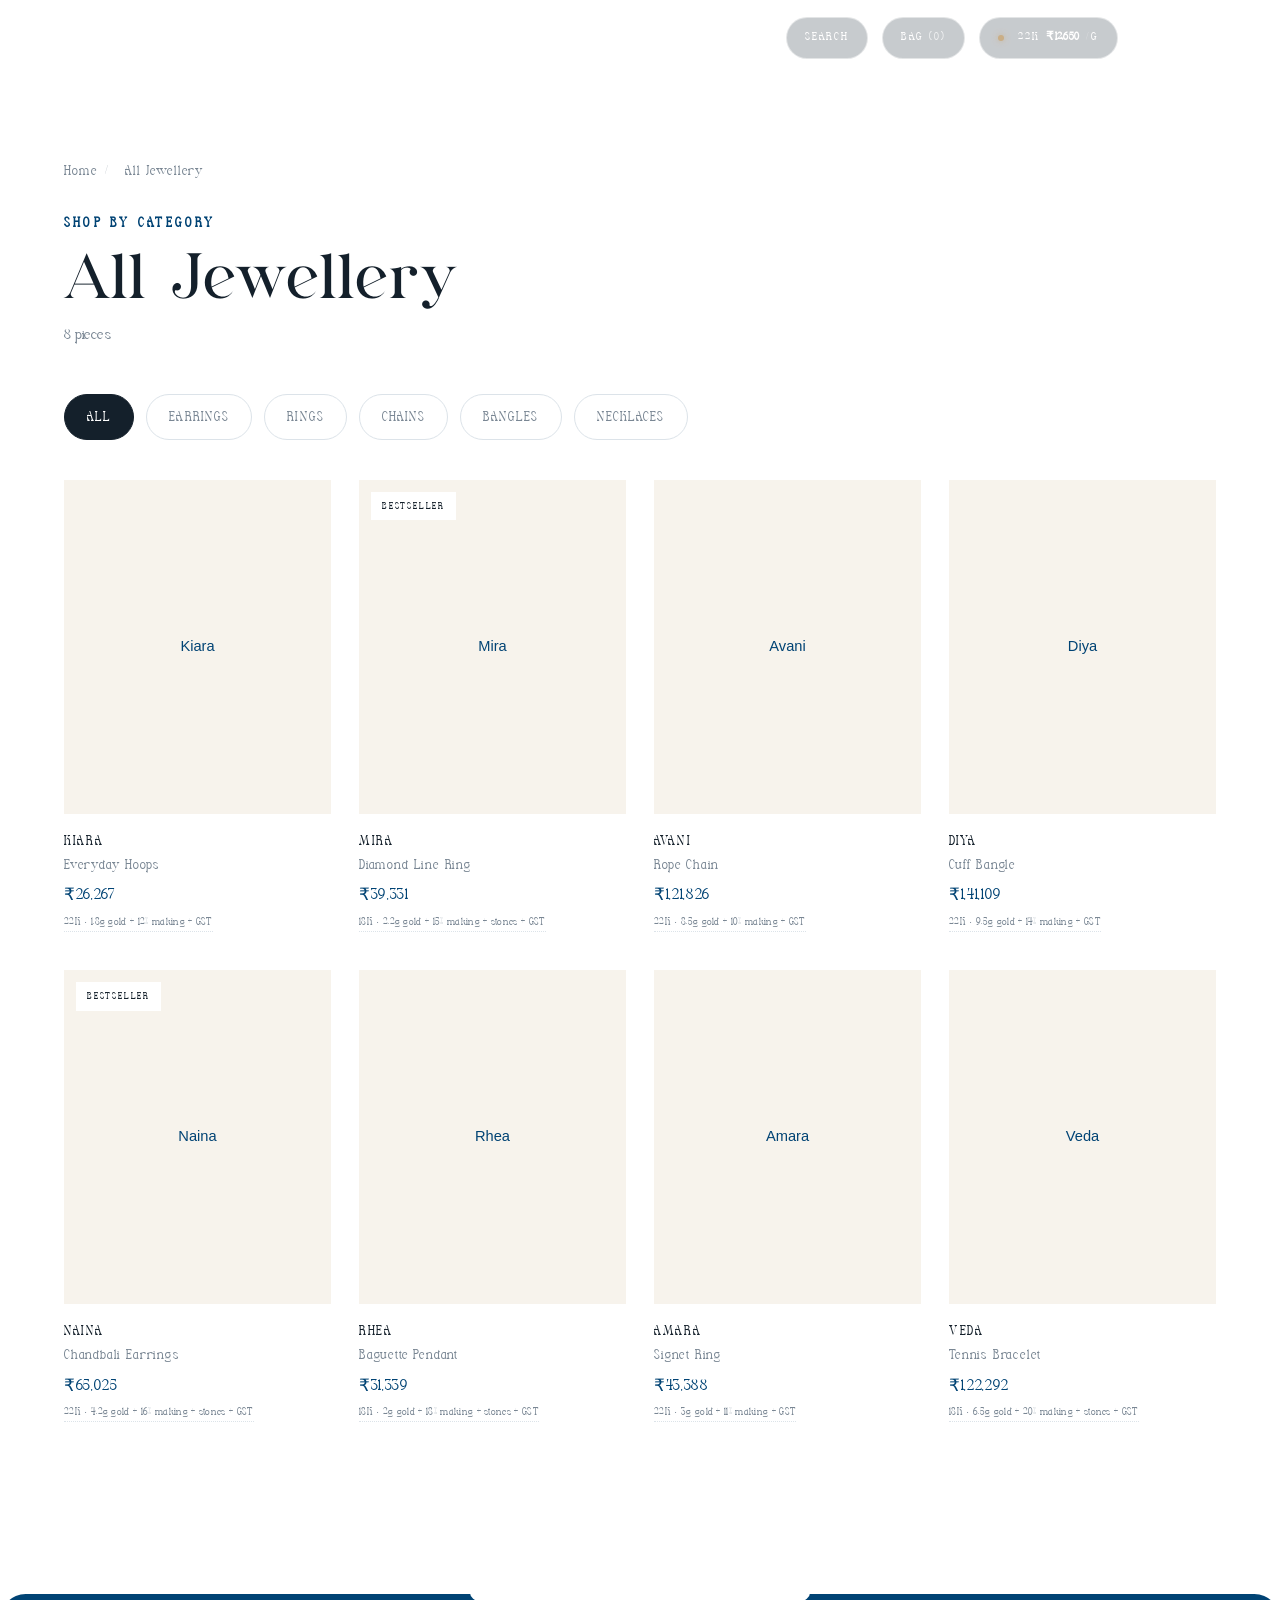
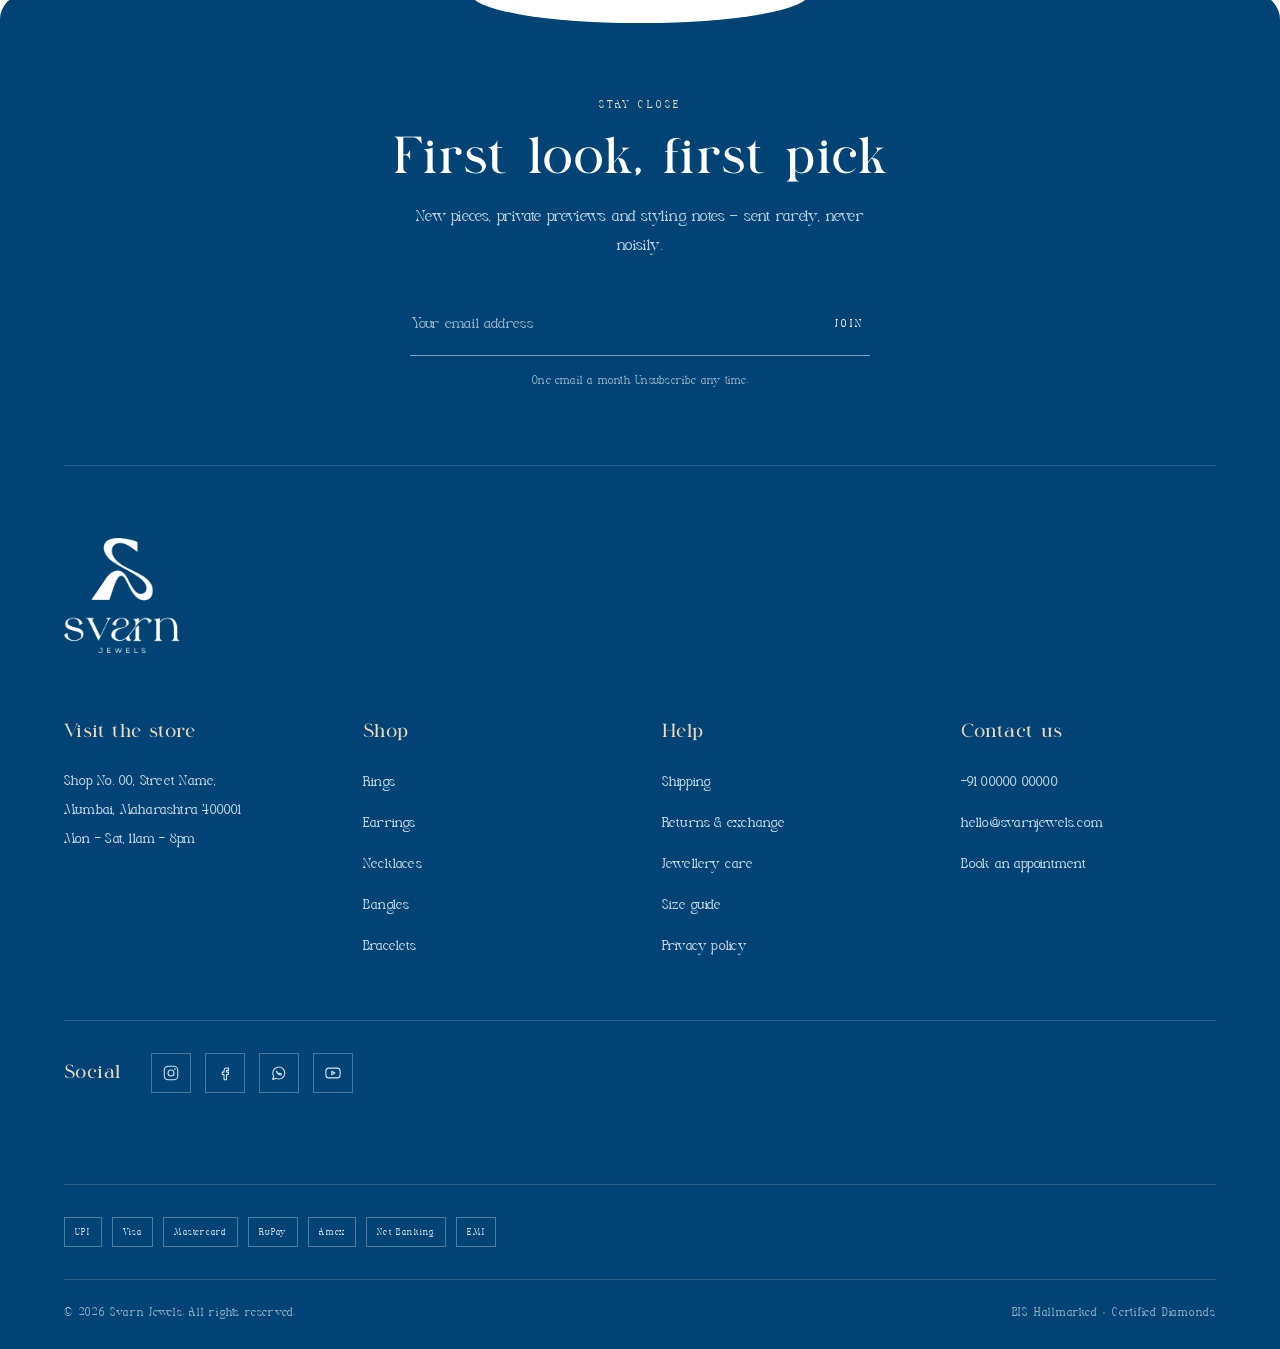
==== category.html @ 601698e7 "Initial commit of the live site Static site ready for deploy: homepage, category and product pages, " ====
<!DOCTYPE html>
<html lang="en">
<head>
<meta charset="UTF-8">
<meta name="viewport" content="width=device-width, initial-scale=1">
<title id="pdpTitle">Shop — Svarn Jewels</title>
<meta name="description" content="Svarn Jewels — hand-finished gold and diamond jewellery, designed to be worn every day.">
<link rel="preconnect" href="https://fonts.googleapis.com">
<link rel="preconnect" href="https://fonts.gstatic.com" crossorigin>
<link href="https://fonts.googleapis.com/css2?family=Cormorant+Garamond:ital,wght@0,300;0,400;0,500;1,300&family=Jost:wght@300;400;500;700&display=swap" rel="stylesheet">
<link rel="stylesheet" href="duo/duo.css">
<style>
/* ============================================================
   SVARN JEWELS — design tokens
   Placeholders are inline SVG (see `ph()` in the script).
   Swap any of them for your own path, e.g. 'images/hero.jpg'
   ============================================================ */
@font-face{
  font-family:'Acne';
  src:url([data-uri]) format('woff2');
  font-weight:400;font-style:normal;font-display:swap;
}
@font-face{
  font-family:'Randa';
  src:url([data-uri]) format('woff');
  font-weight:400;font-style:normal;font-display:swap;
}
:root{
  --porcelain:#FFFFFF;
  --sand:#F7F3EC;
  --cream:#E7DED0;
  --beige:#EED9BE;
  --blue:#004374;
  --gold:#CAAE86;
  --blue-lt:#124F7B;
  --ink:#14202B;
  --stone:#7A8794;
  --line:#DCE3E9;

  --display:'Randa','Cormorant Garamond', Georgia, serif;
  --sans:'Acne','Jost', -apple-system, Helvetica, sans-serif;

  --pad:clamp(20px, 5vw, 72px);
  --header-h:76px;
}
*{box-sizing:border-box;margin:0;padding:0}
html{scroll-behavior:smooth}
body{
  background:var(--porcelain);
  color:var(--ink);
  font-family:var(--sans);
  font-weight:400;
  font-size:18px;
  line-height:1.62;
  letter-spacing:.012em;
  -webkit-font-smoothing:antialiased;
  overflow-x:hidden;
}
img{display:block;width:100%;height:100%;object-fit:cover;background:var(--sand)}
a{color:inherit;text-decoration:none}
button{font:inherit;color:inherit;background:none;border:0;cursor:pointer}
:focus-visible{outline:1.5px solid var(--blue);outline-offset:3px}

/* --- shared type --- */
.eyebrow{
  font-size:12px;letter-spacing:.26em;text-transform:uppercase;
  color:var(--blue);font-weight:400;
}
.h-serif{
  font-family:var(--display);font-weight:400;
  letter-spacing:.01em;line-height:1.12;
}
.section-head{
  display:flex;align-items:flex-end;justify-content:space-between;
  gap:24px;margin-bottom:34px;flex-wrap:wrap;
}
.section-head h2{font-family:var(--display);font-weight:400;font-size:clamp(28px,4vw,44px);line-height:1.1}
.link-u{
  font-size:13px;letter-spacing:.22em;text-transform:uppercase;
  border-bottom:1px solid var(--ink);padding-bottom:4px;white-space:nowrap;
  transition:border-color .3s, color .3s;
}
.link-u:hover{color:var(--blue);border-color:var(--blue)}

/* soft curved pill — plain border + background, --btn-ring/--btn-fill drive the states */
.btn{
  display:inline-block;padding:17px 38px;
  font-size:13px;letter-spacing:.22em;text-transform:uppercase;
  border-radius:999px;
  border:1.5px solid var(--btn-ring);
  background:var(--btn-fill);
  backdrop-filter:var(--btn-blur,none);-webkit-backdrop-filter:var(--btn-blur,none);
  transition:color .4s ease, background .4s ease, border-color .4s ease;
}
.btn-solid{--btn-ring:var(--ink);--btn-fill:var(--ink);color:var(--porcelain)}
.btn-solid:hover{--btn-ring:var(--porcelain);--btn-fill:rgba(255,255,255,.14);--btn-blur:blur(8px)}
.btn-ghost{--btn-ring:rgba(255,255,255,.6);--btn-fill:rgba(255,255,255,.1);--btn-blur:blur(8px);color:var(--porcelain)}
.btn-ghost:hover{--btn-ring:var(--porcelain);--btn-fill:var(--porcelain);--btn-blur:none;color:var(--ink)}
.btn-dark{--btn-ring:var(--ink);--btn-fill:var(--porcelain);color:var(--ink)}
.btn-dark:hover{--btn-fill:var(--ink);color:var(--porcelain)}

section{padding:clamp(56px,8vw,110px) var(--pad)}

/* ============ ANNOUNCEMENT MARQUEE ============ */
.ticker{
  background:var(--ink);color:var(--porcelain);
  overflow:hidden;white-space:nowrap;padding:9px 0;
}
.ticker-track{display:inline-flex;animation:slide 34s linear infinite}
.ticker span{
  font-size:11.5px;letter-spacing:.28em;text-transform:uppercase;
  padding:0 32px;display:inline-block;
}
.ticker span::after{content:'◆';color:var(--blue);margin-left:30px;font-size:6px;vertical-align:middle}
@keyframes slide{to{transform:translateX(-50%)}}

/* ============ GOLD RATE ============ */
#goldTicker{
  display:flex;align-items:center;justify-content:center;flex-wrap:wrap;
  row-gap:2px;
  background:var(--ink);color:var(--porcelain);
  padding:9px 24px;
  font-size:11.5px;letter-spacing:.14em;
  border-bottom:1px solid rgba(247,243,236,.1);
  opacity:0;transition:opacity .6s ease;
}
#goldTicker.is-ready{opacity:1}
#goldTicker .gt-label{
  color:var(--stone);text-transform:uppercase;letter-spacing:.24em;font-size:10.5px;
  margin-right:22px;
}
#goldTicker .gt-item{white-space:nowrap;margin-right:22px}
#goldTicker .gt-item b{color:var(--gold);font-weight:600;letter-spacing:.01em}
#goldTicker .gt-when{color:var(--stone);font-size:10px;letter-spacing:.1em}
@media(max-width:680px){
  #goldTicker{font-size:10.5px;padding:8px 16px}
  #goldTicker .gt-label{display:none}
  #goldTicker .gt-item{margin-right:14px}
}

/* ============ HEADER ============ */
.header{
  position:fixed;top:0;left:0;right:0;z-index:60;
  background:transparent;color:#fff;
  border-bottom:1px solid transparent;
  transition:background .45s ease, color .45s ease, border-color .45s ease, opacity 1.6s ease;
}
body:not(.revealed) .header{opacity:0}
.header.solid{
  background:rgba(255,255,255,.94);backdrop-filter:blur(14px);
  color:var(--ink);border-bottom-color:var(--line);
}
.header-in{
  height:var(--header-h);padding:0 var(--pad);
  display:grid;grid-template-columns:auto 1fr auto;align-items:center;gap:32px;
}
.wordmark{text-align:left;display:block;line-height:0}
.wordmark img{
  width:auto;height:clamp(34px,3.4vw,44px);object-fit:contain;background:none;
  filter:brightness(0) invert(1);
  transition:filter .45s ease;
}
.header.solid .wordmark img{filter:none}
.wordmark .tag{
  font-size:9px;letter-spacing:.42em;text-transform:uppercase;
  color:rgba(255,255,255,.72);margin-top:6px;text-indent:.42em;
}
.header.solid .wordmark .tag{color:var(--stone)}
.icons{display:flex;gap:14px;justify-content:flex-end;align-items:center}
.icons .count{color:inherit;opacity:.7}

/* curved highlight pills — plain border that brightens to gold on hover */
.icons .pill{
  padding:10px 18px;
  font-size:12px;letter-spacing:.16em;text-transform:uppercase;font-weight:400;
  border-radius:999px;
  border:1px solid rgba(255,255,255,.5);
  background:rgba(0,20,35,.22);
  transition:color .4s ease, border-color .4s ease, background .4s ease;
}
.icons .pill:hover{color:var(--gold);border-color:var(--gold)}
.header.solid .icons .pill{border-color:rgba(0,52,90,.3);background:rgba(255,255,255,.9)}
.header.solid .icons .pill:hover{color:var(--blue);border-color:var(--blue)}

.gold-pill{
  display:none;align-items:center;gap:7px;cursor:default;white-space:nowrap;
  font-variant-numeric:tabular-nums;
}
.gold-pill.is-ready{display:inline-flex}
.gold-pill::before{
  content:'';width:6px;height:6px;border-radius:50%;background:var(--gold);
  box-shadow:0 0 6px rgba(202,174,134,.8);flex:none;
}
.gold-pill b{font-weight:600;letter-spacing:.02em}
@media(max-width:900px){
  .gold-pill .gp-suffix{display:none}
}
@media(max-width:560px){
  .gold-pill{display:none!important}
}

.burger{
  position:relative;display:flex;flex-direction:column;align-items:center;justify-content:center;
  gap:6px;width:52px;height:52px;padding:0;flex:none;transition:opacity .3s ease;
}
.burger:hover{opacity:.68}
.burger i{
  display:block;height:1px;width:22px;background:currentColor;
  transition:transform .3s cubic-bezier(.76,0,.24,1);
}
.burger-frame{position:absolute;inset:0;width:100%;height:100%;opacity:0;transition:opacity .25s ease}
body.nav-open .burger-frame{opacity:1;transition-delay:.15s}
body.nav-open .burger i:first-child{transform:translateY(3.5px) rotate(45deg)}
body.nav-open .burger i:last-child{transform:translateY(-3.5px) rotate(-45deg)}

/* dropdown */
.has-sub{position:relative}
.sub{
  position:absolute;top:calc(100% + 22px);left:-24px;min-width:190px;
  background:var(--porcelain);color:var(--ink);border:1px solid var(--line);padding:20px 24px;
  display:flex;flex-direction:column;gap:13px;
  opacity:0;visibility:hidden;transform:translateY(-6px);
  transition:.3s;
}
.has-sub:hover .sub{opacity:1;visibility:visible;transform:none}

/* ============ OPENING LOADER ============ */
.preload{
  position:fixed;inset:0;z-index:200;
  display:flex;align-items:center;justify-content:center;
  transition:opacity 1.5s ease, visibility 1.5s ease;
}
.pre-bg{
  position:absolute;inset:0;background:var(--blue);
  transition:opacity 1.5s cubic-bezier(.4,0,.2,1);
}
.preload.fly .pre-bg{opacity:0}

/* the film is already there behind the panel, so the blue lifts onto the
   video itself. the page keeps a blue base until the reveal finishes,
   so no white can flash through the crossfade. */
body:not(.revealed){background:var(--blue)}
.ticker{transition:opacity 1.6s ease}
body:not(.revealed) .ticker{opacity:0}
.pre-canvas{position:absolute;inset:0;width:100%;height:100%;pointer-events:none;z-index:1}
.preload.done{opacity:0;visibility:hidden}
.pre-mark{
  position:relative;width:min(210px,40vw);aspect-ratio:403/400;
  opacity:0;animation:preIn .8s ease .1s forwards;
}
.pre-mark img{
  position:absolute;inset:0;width:100%;height:100%;
  object-fit:contain;background:none;
}
@keyframes preIn{to{opacity:1}}

/* the same logo twice: one dimmed, one solid rising through it */
.pre-ghost{opacity:.16}
/* a single band of gold travels across on the diagonal, leaving the mark solid */
.pre-fill{
  clip-path:polygon(0 0, 0 0, -38% 100%, -38% 100%);
  animation:preSweep 4.2s cubic-bezier(.35,0,.25,1) .3s forwards;
}
@keyframes preSweep{
  to{clip-path:polygon(0 0, 138% 0, 100% 100%, 0 100%)}
}
/* …then the finished mark breaks into particles and drifts away */
.pre-mark{z-index:2}
.pre-mark .pre-canvas{z-index:3}
.pre-mark.gone img{opacity:0;transition:opacity .15s linear}
.pre-count{transition:opacity .5s ease}
.preload.fly .pre-count{opacity:0}

.pre-count{
  position:absolute;left:clamp(18px,4vw,54px);bottom:clamp(10px,3vw,34px);
  display:flex;align-items:flex-end;
  font-family:var(--sans);font-size:clamp(56px,11vw,128px);
  line-height:1;color:var(--gold);letter-spacing:-.01em;
}
.roll{height:1em;overflow:hidden}
.roll-list{will-change:transform}
.roll-list span{display:block;height:1em;line-height:1;text-align:right}
.pre-count em{font-style:normal;font-size:.34em;opacity:.7;margin-left:.2em;line-height:2.6}
@media(prefers-reduced-motion:reduce){
  .pre-mark{opacity:1;animation:none;transition:none}
  .pre-fill{clip-path:polygon(0 0, 138% 0, 100% 100%, 0 100%);animation:none}
}

/* ============ VIDEO HERO + GLASS SEARCH ============ */
.vhero{position:relative;height:100svh;min-height:520px;overflow:hidden;background:var(--blue)}
.vhero .hero-media{width:100%;height:100%;object-fit:cover;display:block}
.vhero::after{
  content:'';position:absolute;inset:0;
  background:linear-gradient(180deg,rgba(0,34,58,.30) 0%,rgba(0,34,58,.22) 45%,rgba(0,34,58,.55) 100%);
}
.vhero-in{
  position:absolute;inset:0;z-index:2;
  display:flex;flex-direction:column;align-items:flex-start;justify-content:flex-end;
  padding:0 var(--pad) clamp(52px,9vh,104px);
  gap:clamp(22px,3.2vh,36px);
}
.vhero-tagline{
  font-family:var(--display);font-weight:400;color:var(--gold);
  font-size:clamp(28px,4.8vw,60px);line-height:1.08;letter-spacing:.008em;
  text-shadow:0 6px 28px rgba(0,20,35,.45);
  max-width:15ch;
}
.vhero-tagline span{display:block}
.vsearch{
  position:relative;width:min(640px,100%);
  display:flex;align-items:center;gap:16px;
  padding:19px 24px;
  border-radius:999px;
  border:1px solid rgba(255,255,255,.4);
  background:rgba(255,255,255,.12);
  backdrop-filter:blur(20px) saturate(1.3);
  -webkit-backdrop-filter:blur(20px) saturate(1.3);
  box-shadow:0 20px 60px rgba(0,34,58,.22);
}
.vsearch > svg{width:20px;height:20px;color:rgba(255,255,255,.9);flex:none}
.vsearch input{
  flex:1;min-width:0;background:none;border:0;font:inherit;font-size:17px;
  color:#fff;letter-spacing:.03em;
}
.vsearch input:focus{outline:none}
.vsearch .go{
  flex:none;font-size:12px;letter-spacing:.22em;text-transform:uppercase;
  color:#fff;padding-left:16px;border-left:1px solid rgba(255,255,255,.3);
  transition:color .3s;
}
.vsearch .go:hover{color:var(--beige)}
.vs-ghost{
  position:absolute;left:60px;top:50%;transform:translateY(-50%);
  pointer-events:none;font-size:17px;letter-spacing:.03em;
  color:rgba(255,255,255,.55);transition:opacity .35s;white-space:nowrap;
}
.vs-ghost.off{opacity:0}
.vs-word{font-style:normal;color:rgba(255,255,255,.88)}
.vs-caret{
  display:inline-block;width:1px;height:1em;vertical-align:-.13em;
  background:rgba(255,255,255,.75);margin-left:2px;
  animation:vsblink 1s steps(1) infinite;
}
@keyframes vsblink{50%{opacity:0}}

/* ============ OFFER BANNERS (centre + side peek) ============ */
.banners{padding:clamp(16px,2.4vw,30px) 0 clamp(26px,3vw,40px);overflow:hidden}
.bnr-track{
  display:flex;gap:clamp(8px,1vw,16px);
  transition:transform .8s cubic-bezier(.32,0,.16,1);
  will-change:transform;
}
.bnr-slide{
  flex:0 0 var(--bnr-w,84%);position:relative;overflow:hidden;
  aspect-ratio:16/7;background:var(--sand);
  transition:opacity .8s ease;opacity:.55;
}
.bnr-slide.on{opacity:1}
.bnr-slide img{transition:transform 7s ease}
.bnr-slide.on:hover img{transform:scale(1.03)}
.bnr-dots{display:flex;gap:14px;justify-content:center;margin-top:clamp(18px,2.2vw,28px)}
.bnr-dots button{
  width:9px;height:9px;transform:rotate(45deg);
  background:var(--line);transition:background .4s, transform .4s;
}
.bnr-dots button.on{background:var(--blue);transform:rotate(45deg) scale(1.25)}

/* ============ PRODUCT RAIL ============ */
.rail{
  display:grid;grid-template-columns:repeat(4,1fr);gap:clamp(14px,2vw,28px) clamp(12px,1.6vw,22px);
}
.card{display:block}
.card-link{display:block}
.card-img{position:relative;aspect-ratio:4/5;overflow:hidden;background:var(--sand)}
.card-img img{position:absolute;inset:0;transition:opacity .7s ease, transform 1.2s ease}
.card-img .alt{opacity:0}
.card:hover .alt{opacity:1}
.card:hover .card-img img{transform:scale(1.04)}
.badge{
  position:absolute;top:12px;left:12px;z-index:2;
  background:var(--porcelain);color:var(--ink);
  font-size:10px;letter-spacing:.18em;text-transform:uppercase;padding:6px 11px;
}
.card h3{font-size:14px;letter-spacing:.12em;text-transform:uppercase;font-weight:400;margin-top:16px}
.card .meta{font-size:13.5px;color:var(--stone);letter-spacing:.06em;margin-top:2px}
.card .price{font-size:16.5px;font-weight:400;margin-top:7px;letter-spacing:.04em;color:var(--blue)}

.price-note{
  font-size:10.5px;letter-spacing:.03em;color:var(--stone);
  margin-top:4px;cursor:help;
  white-space:nowrap;overflow:hidden;text-overflow:ellipsis;
  border-bottom:1px dotted var(--line);display:inline-block;max-width:100%;
}
.center-more{text-align:center;margin-top:clamp(40px,6vw,64px)}

/* ============ EDITORIAL BAND ============ */
.editorial{
  background:var(--porcelain);align-content:center;
  border-top:1px solid var(--line);border-bottom:1px solid var(--line);
  display:grid;grid-template-columns:1fr 1fr;gap:clamp(30px,6vw,90px);align-items:center;
}
.editorial .frame{aspect-ratio:3/4;overflow:hidden}
.editorial blockquote{font-family:var(--display);font-weight:400;font-size:clamp(26px,3.4vw,42px);line-height:1.24}
.editorial .rule{width:52px;height:1px;background:var(--blue);margin:26px 0}
.editorial p{color:var(--stone);max-width:400px;margin-bottom:30px}

/* ============ COLLECTION POSTERS (New Arrivals) ============ */
.posters{
  display:grid;grid-template-columns:1fr 1fr;grid-template-rows:1fr 1fr;
  gap:clamp(12px,1.6vw,22px);
}
.poster{position:relative;overflow:hidden;display:block;background:var(--sand)}
.poster.tall{grid-row:1 / 3;aspect-ratio:5/7}
.poster figcaption{
  position:absolute;left:0;right:0;bottom:0;z-index:2;
  padding:clamp(18px,2.2vw,30px);color:#fff;
  background:linear-gradient(180deg,transparent,rgba(20,18,15,.6));
  transition:transform .6s cubic-bezier(.2,0,.2,1);
}
.poster:hover figcaption{transform:translateY(-4px)}
.poster figcaption b{
  display:block;font-family:var(--display);font-weight:400;
  font-size:clamp(24px,2.6vw,34px);line-height:1.15;margin-bottom:14px;
}
/* CTA pill hidden by default, slides/fades in on hover — the Porsche-style reveal */
.poster figcaption i{
  position:relative;z-index:0;
  display:inline-flex;align-items:center;gap:10px;
  font-style:normal;font-size:11px;letter-spacing:.2em;text-transform:uppercase;font-weight:400;
  color:#fff;padding:11px 18px;
  border-radius:999px;
  opacity:0;transform:translateY(10px);
  transition:opacity .5s cubic-bezier(.2,0,.2,1), transform .5s cubic-bezier(.2,0,.2,1), color .35s ease;
}
.poster figcaption i::before{
  content:'';position:absolute;inset:0;z-index:-1;border-radius:inherit;
  background:rgba(255,255,255,.18);backdrop-filter:blur(6px);-webkit-backdrop-filter:blur(6px);
  transition:background .35s ease;
}
.poster figcaption i::after{content:'\2192';font-size:13px;transition:transform .35s ease}
.poster:hover figcaption i{opacity:1;transform:none;transition-delay:.08s}
.poster figcaption i:hover{color:var(--ink)}
.poster figcaption i:hover::before{background:var(--gold)}
.poster figcaption i:hover::after{transform:translateX(4px)}
@media(hover:none){.poster figcaption i{opacity:1;transform:none}}

/* ============ BESTSELLER MARQUEE ============ */
.marquee{position:relative;overflow:hidden;margin:0 calc(var(--pad) * -1);padding:4px 0}
.marquee::before,.marquee::after{
  content:'';position:absolute;top:0;bottom:0;width:clamp(30px,7vw,110px);z-index:3;pointer-events:none;
}
.marquee::before{left:0;background:linear-gradient(90deg,var(--porcelain),transparent)}
.marquee::after{right:0;background:linear-gradient(270deg,var(--porcelain),transparent)}
.mq-track{
  display:flex;gap:clamp(12px,1.6vw,22px);width:max-content;
  animation:mq 60s linear infinite;
}
.marquee:hover .mq-track{animation-play-state:paused}
@keyframes mq{from{transform:translateX(0)}to{transform:translateX(-50%)}}
.mq-item{flex:0 0 clamp(188px,19vw,272px)}
.mq-item .card-img{aspect-ratio:4/5}

/* ============ CATEGORY HOVER ROW ============ */
.cats{display:flex;gap:clamp(10px,2vw,34px);align-items:flex-end;flex-wrap:wrap}
.cat{flex:1 1 130px;text-align:center;display:block}
.cat .thumb{
  height:clamp(140px,17vw,230px);
  display:flex;align-items:flex-end;justify-content:center;
  margin-bottom:clamp(14px,1.8vw,22px);
}
.cat .thumb img{
  width:100%;height:100%;object-fit:contain;background:none;
  opacity:0;transform:translateY(22px) scale(.94);
  transition:opacity .55s ease, transform .7s cubic-bezier(.2,0,.2,1);
}
.cat:hover .thumb img, .cat:focus-visible .thumb img{opacity:1;transform:none}
.cat .label{
  display:inline-block;font-size:clamp(13px,1.5vw,16.5px);
  letter-spacing:.22em;text-transform:uppercase;
  border-bottom:1px solid var(--ink);padding-bottom:9px;
  transition:color .35s, border-color .35s;
}
.cat:hover .label{color:var(--blue);border-color:var(--blue)}
@media(hover:none){
  .cat .thumb img{opacity:1;transform:none}
}

/* ============ WORLD TILES ============ */
.center-head{text-align:center;margin-bottom:clamp(34px,4.6vw,62px)}
.center-head h2{
  font-family:var(--display);font-weight:400;
  font-size:clamp(30px,4.6vw,56px);line-height:1.08;margin:14px 0 12px;
}
.center-head p{color:var(--stone);font-size:18px}
.world{
  display:grid;grid-template-columns:1fr 1fr;grid-template-rows:1fr 1fr auto;
  gap:clamp(12px,1.6vw,22px);
}
.tile{position:relative;overflow:hidden;display:block;background:var(--sand);min-height:0}
.tile.tall{grid-row:1 / 3;aspect-ratio:3/4}
.tile.wide{grid-column:1 / 3;aspect-ratio:24/8}
.tile img{transition:transform 1.6s cubic-bezier(.2,0,.2,1)}
.tile:hover img{transform:scale(1.05)}
.tile::after{
  content:'';position:absolute;inset:0;
  background:linear-gradient(180deg,transparent 45%,rgba(0,67,116,.72));
}
.tile b{
  position:absolute;left:0;right:0;bottom:0;z-index:2;
  padding:clamp(20px,2.6vw,36px);text-align:center;color:#fff;
  font-family:var(--display);font-weight:400;
  font-size:clamp(22px,3vw,40px);line-height:1.1;
}

/* ============ GROUP SPOTLIGHT HOVER ============
   Hover one item in a gallery and it comes forward while its
   neighbours ease back — the rest of the zoom/timing for the
   hovered item itself still comes from each section's own rules. */
@media (hover:hover) and (pointer:fine){
  .card, .poster, .tile{transition:opacity .55s ease, filter .55s ease}

  .rail:has(.card:hover) .card:not(:hover),
  .mq-track:has(.card:hover) .card:not(:hover){opacity:.62;filter:saturate(.6)}
  .rail:has(.card:hover) .card:not(:hover) .card-img img,
  .mq-track:has(.card:hover) .card:not(:hover) .card-img img{transform:scale(.96)}

  .posters:has(.poster:hover) .poster:not(:hover){opacity:.65;filter:saturate(.6)}
  .posters:has(.poster:hover) .poster:not(:hover) img{transform:scale(.96)}

  .world:has(.tile:hover) .tile:not(:hover){opacity:.68;filter:saturate(.6)}
  .world:has(.tile:hover) .tile:not(:hover) img{transform:scale(.96)}
}

/* ============ VIDEO COVERFLOW ============ */
.reels{position:relative;overflow:hidden}
.reel-stage{
  position:relative;height:clamp(430px,58vw,640px);
  display:flex;align-items:center;justify-content:center;
}
.reel{
  position:absolute;top:50%;left:50%;
  width:clamp(210px,24vw,330px);aspect-ratio:9/16;
  background:var(--blue);overflow:hidden;
  transition:transform .75s cubic-bezier(.32,0,.16,1), opacity .75s ease, filter .75s ease;
  box-shadow:0 24px 60px rgba(0,67,116,.22);
}
.reel video{width:100%;height:100%;object-fit:cover;display:block}
.reel-cap{
  position:absolute;left:12px;right:12px;bottom:12px;z-index:3;
  background:rgba(255,255,255,.94);padding:12px 14px;
  display:flex;align-items:center;justify-content:space-between;gap:10px;
  opacity:0;transition:opacity .5s;
}
.reel.mid .reel-cap{opacity:1}
.reel-cap span{font-size:13px;letter-spacing:.1em;line-height:1.35;color:var(--ink)}
.reel-cap i{font-style:normal;color:var(--blue);font-size:15px}
.reel-sound{
  position:absolute;top:12px;right:12px;z-index:3;
  background:rgba(0,67,116,.6);color:#fff;width:34px;height:34px;
  display:none;align-items:center;justify-content:center;font-size:13px;
}
.reel.mid .reel-sound{display:flex}
.reel-arrow{
  position:absolute;top:50%;transform:translateY(-50%);z-index:6;
  width:46px;height:46px;border:1px solid var(--line);background:#fff;
  display:flex;align-items:center;justify-content:center;color:var(--blue);
  transition:background .3s,color .3s,border-color .3s;
}
.reel-arrow:hover{background:var(--blue);color:#fff;border-color:var(--blue)}
.reel-arrow.prev{left:clamp(4px,2vw,26px)}
.reel-arrow.next{right:clamp(4px,2vw,26px)}


/* ============ ASSURANCE ============ */
.assure{
  display:grid;grid-template-columns:1fr 1.05fr;
  gap:clamp(34px,6vw,80px);align-items:center;
  border-top:1px solid var(--line);
}
.assure-left h2{
  font-family:var(--display);font-weight:400;
  font-size:clamp(34px,5.4vw,70px);line-height:1.02;
}
.assure-left h2 em{font-style:normal;color:var(--blue)}
.assure-left p{color:var(--stone);font-size:clamp(18px,1.9vw,22px);margin-top:18px}
.assure-right{
  display:grid;grid-template-columns:repeat(3,1fr);gap:clamp(16px,2.6vw,36px);
  border-left:1px solid var(--line);padding-left:clamp(24px,4vw,70px);
}
.pillar{text-align:center}
.pillar svg{width:clamp(38px,4vw,52px);height:auto;margin:0 auto 20px;display:block;color:var(--blue)}
.pillar b{
  display:block;font-family:var(--display);font-weight:400;
  font-size:clamp(20px,2vw,26px);line-height:1.25;
}

/* ============ NEWSLETTER ============ */
.news{text-align:center;padding:0 0 clamp(48px,6vw,74px);border-bottom:1px solid rgba(255,255,255,.16);margin-bottom:clamp(46px,6vw,72px)}
.news .eyebrow{color:var(--beige)}
.news h2{font-family:var(--display);font-weight:400;font-size:clamp(28px,4.2vw,52px);line-height:1.1;margin:14px 0 16px;color:#fff}
.news p{color:#B9CFE0;max-width:480px;margin:0 auto 34px}
.form{display:flex;max-width:460px;margin:0 auto;border-bottom:1px solid rgba(255,255,255,.5)}
.form input{
  flex:1;border:0;background:none;padding:16px 2px;font:inherit;font-size:17px;color:#fff;
}
.form input::placeholder{color:#8FB0C8}
.form input:focus{outline:none}
.form button{font-size:12px;letter-spacing:.22em;text-transform:uppercase;padding:0 6px;color:#fff}
.form button:hover{color:var(--beige)}
.note{font-size:13px;color:#8FB0C8;margin-top:14px}

/* ============ FOOTER ============ */
.footer{
  background:var(--blue);color:#fff;position:relative;
  border-radius:clamp(14px,2vw,26px) clamp(14px,2vw,26px) 0 0;
  margin-top:clamp(30px,4vw,54px);
  padding:clamp(64px,8vw,104px) var(--pad) 26px;
}
.footer::before{
  content:'';position:absolute;top:-1px;left:50%;transform:translateX(-50%);
  width:min(340px,42vw);height:clamp(20px,2.4vw,34px);
  background:var(--porcelain);
  border-radius:0 0 50% 50% / 0 0 100% 100%;
}
.foot-mark{margin-bottom:clamp(40px,5vw,66px);line-height:0}
.foot-mark img{
  width:auto;height:clamp(88px,9vw,124px);object-fit:contain;background:none;
  filter:brightness(0) invert(1);
}
.footer-grid{
  display:grid;grid-template-columns:repeat(4,1fr);
  gap:clamp(28px,3.4vw,48px);align-items:start;
}
.footer h4{font-family:var(--display);font-size:19px;letter-spacing:.02em;text-transform:none;color:var(--beige);margin-bottom:20px;font-weight:400}
.footer ul{list-style:none;display:flex;flex-direction:column;gap:12px}
.footer li a{font-size:15.5px;color:#C3D6E5;transition:color .3s}
.footer li a:hover{color:#fff}
.footer address{font-style:normal;font-size:15.5px;color:#C3D6E5;line-height:1.9}
.foot-rule{border:0;border-top:1px solid rgba(255,255,255,.16);margin:clamp(38px,4.6vw,60px) 0 0}
.foot-row{
  display:flex;align-items:center;gap:clamp(16px,2.4vw,32px);
  flex-wrap:wrap;padding:clamp(22px,2.6vw,32px) 0;
}
.foot-row h4{margin:0}
.social{display:flex;gap:14px}
.social a{
  width:40px;height:40px;border:1px solid rgba(255,255,255,.28);
  display:flex;align-items:center;justify-content:center;color:#D7E5F0;
  transition:background .3s, color .3s, border-color .3s;
}
.social a:hover{background:#fff;color:var(--blue);border-color:#fff}
.social svg{width:18px;height:18px}
.pay{display:flex;gap:10px;flex-wrap:wrap}
.pay i{
  font-style:normal;font-size:10px;letter-spacing:.12em;
  border:1px solid rgba(255,255,255,.3);padding:6px 10px;color:#D7E5F0;
}
.legal{
  border-top:1px solid rgba(255,255,255,.16);margin-top:0;padding-top:22px;
  display:flex;justify-content:space-between;gap:10px 32px;flex-wrap:wrap;
  font-size:13px;color:#8FB0C8;letter-spacing:.06em;
}

/* ============ DRAWERS ============ */
/* the page recedes — scales down and dims — while a drawer slides over it */
#pageShell{
  /* no permanent will-change here: it silently creates a stacking context
     (as if transform were active) and would trap the fixed header's z-index
     inside it, below the nav overlay. JS toggles will-change only during
     the actual transition — see the DRAWERS script block. */
  transition:transform .6s cubic-bezier(.4,0,.2,1), filter .6s cubic-bezier(.4,0,.2,1);
}
body.drawer-open #pageShell{transform:scale(.94);filter:brightness(.72) saturate(.85)}
.scrim{position:fixed;inset:0;background:rgba(20,18,15,.4);opacity:0;visibility:hidden;transition:.4s;z-index:80}
.scrim.on{opacity:1;visibility:visible}
.drawer{
  position:fixed;top:0;right:0;bottom:0;width:min(390px,88vw);
  background:var(--porcelain);z-index:90;transform:translateX(100%);
  transition:transform .45s cubic-bezier(.4,0,.2,1);
  padding:30px var(--pad);display:flex;flex-direction:column;
}
.drawer.on{transform:none}
.drawer-top{display:flex;justify-content:space-between;align-items:center;margin-bottom:40px}
.drawer-top h3{font-size:13px;letter-spacing:.22em;text-transform:uppercase;font-weight:400}
.empty{margin:auto;text-align:center}
.empty .h-serif{font-size:26px;margin-bottom:10px}
.empty p{color:var(--stone);font-size:15.5px;margin-bottom:26px}

/* ============ NAV OVERLAY — diagonal wipe (Koenigsegg-style, Svarn colours) ============
   Tunables:
   --wipe-angle  the slant, in degrees — try 6deg for subtle, 18deg for dramatic
   --wipe-dir    1 = left covers first (left hangs lower); -1 = flips it, right hangs lower
   --wipe-duration / --wipe-ease / --link-stagger / --overlay-bg as named.

   Approach: the diagonal is a STATIC clip-path (never animated) on an element
   taller than the viewport by the slant's rise; only `transform:translateY()`
   is animated, toggled by #navOverlay.on. This keeps the whole sweep on the
   compositor (transform + opacity only) — no layout, no clip-path interpolation. */
#navOverlay{
  --wipe-angle:12deg;
  --wipe-dir:1;
  --wipe-duration:400ms;
  --wipe-ease:cubic-bezier(.76,0,.24,1);
  --link-stagger:55ms;
  --overlay-bg:var(--blue);
  --wipe-rise:calc(100vw * tan(var(--wipe-angle)));
  --wipe-rise-l:calc(var(--wipe-rise) * (1 - var(--wipe-dir)) / 2);
  --wipe-rise-r:calc(var(--wipe-rise) * (1 + var(--wipe-dir)) / 2);
  position:fixed;inset:0;z-index:55;
  pointer-events:none;
  overflow:hidden;
}
#navOverlay.on{pointer-events:auto}
.nov-panel{
  position:absolute;left:0;right:0;top:0;
  height:calc(100% + var(--wipe-rise));
  background:var(--overlay-bg);
  clip-path:polygon(
    0 0, 100% 0,
    100% calc(100% - var(--wipe-rise-r)),
    0 calc(100% - var(--wipe-rise-l))
  );
  /* translateY(-100%) here means -100% of THIS element's own (taller) height,
     which is what fully clears the slant above the viewport — a wrapper div
     would instead measure -100% of the viewport, leaving the rise permanently
     showing (that was the bug: always double-check what % is relative to). */
  transform:translateY(-100%);
  transition:transform var(--wipe-duration) var(--wipe-ease);
}
#navOverlay.on .nov-panel{transform:translateY(0)}
.nov-content{
  position:absolute;inset:0;
  display:flex;align-items:center;
  padding:clamp(76px,12vh,120px) var(--pad) 0;
  opacity:0;transition:opacity .25s ease;
}
#navOverlay.on .nov-content{opacity:1;transition-delay:.1s}
.nov-list{list-style:none}
.nov-list li{overflow:hidden}
.nov-list a{
  display:inline-block;
  font-family:var(--sans);font-weight:500;text-transform:uppercase;
  font-size:clamp(30px,4.4vw,54px);line-height:1.3;letter-spacing:.01em;
  color:var(--beige);
  opacity:0;transition:opacity .5s ease-out, color .3s ease;
  transition-delay:calc(150ms + var(--i) * var(--link-stagger));
}
#navOverlay.on .nov-list a{opacity:1}
.nov-list a:hover{color:var(--gold)}
body.nav-open{overflow:hidden}

@media(prefers-reduced-motion:reduce){
  .nov-panel{transform:translateY(0);opacity:0;transition:opacity .15s ease}
  #navOverlay.on .nov-panel{opacity:1}
  .nov-content,.nov-list a{transition:opacity .15s ease;transition-delay:0s!important}
}
@media(max-width:680px){
  .nov-list a{font-size:clamp(24px,7vw,36px)}
}

/* ============ REVEAL ============ */
.rv{opacity:0;transform:translateY(24px);transition:opacity .9s ease, transform .9s ease}
.rv.in{opacity:1;transform:none}

/* ============ PREMIUM CURSOR ============ */
#curDot,#curGem,#curLabel{display:none;position:fixed;top:0;left:0;pointer-events:none;z-index:9999}
@media (pointer:fine) and (hover:hover){
  #curDot,#curGem,#curLabel{display:block;will-change:transform}
  #curDot,#curGem{opacity:0;transition:opacity .5s ease}
  body.cur-on #curDot,body.cur-on #curGem{opacity:1}
  body.cur-hide #curDot,body.cur-hide #curGem,body.cur-hide #curLabel{opacity:0}
  body.cur-on,body.cur-on a,body.cur-on button,body.cur-on input,
  body.cur-on textarea,body.cur-on select,body.cur-on [role="button"],
  body.cur-on .btn,body.cur-on .card,body.cur-on .cat{cursor:none}

  #curDot{
    width:6px;height:6px;margin:-3px 0 0 -3px;border-radius:50%;
    background:var(--gold);box-shadow:0 0 6px rgba(202,174,134,.7);
    will-change:transform;
  }
  /* the diamond is the cursor itself now (tracks the pointer directly, no
     ring), so it needs to read clearly at a glance — bigger than its old
     decorative size */
  #curGem{width:0;height:0;will-change:transform}
  .cur-gem-spin{
    display:block;width:28px;height:28px;margin:-14px 0 0 -14px;color:var(--gold);
    animation:curSpin 9s linear infinite, curTwinkle 2.6s ease-in-out infinite;
    transition:filter .4s ease;
  }
  .cur-gem-spin svg{width:100%;height:100%;display:block;filter:drop-shadow(0 2px 6px rgba(20,32,43,.28)) drop-shadow(0 0 6px rgba(202,174,134,.75))}
  body.cur-hover .cur-gem-spin{filter:brightness(1.3)}
  @keyframes curSpin{to{rotate:360deg}}
  @keyframes curTwinkle{0%,100%{scale:.82;opacity:.55}50%{scale:1.08;opacity:1}}

  /* contextual label that appears beside the diamond on hover, e.g. "View" / "Shop" */
  #curLabel{opacity:0;transition:opacity .3s ease}
  body.cur-label #curLabel{opacity:1}
  #curLabel span{
    display:block;white-space:nowrap;
    font-size:11px;letter-spacing:.2em;text-transform:uppercase;font-weight:400;
    color:#fff;background:var(--ink);padding:9px 16px;
    border-radius:999px;
    box-shadow:0 10px 26px rgba(0,20,35,.3);
  }
}

/* ============ RESPONSIVE ============ */
@media(max-width:980px){
  .assure{grid-template-columns:1fr;text-align:center}
  .assure-right{border-left:0;border-top:1px solid var(--line);padding-left:0;padding-top:34px}
  .editorial{grid-template-columns:1fr}
  .footer-grid{grid-template-columns:1fr 1fr;gap:34px}
}
@media(max-width:680px){
  .rail{grid-template-columns:repeat(2,1fr)}
  .vhero{min-height:460px}
  .vsearch{padding:15px 18px;gap:12px}
  .vsearch input, .vs-ghost{font-size:15px}
  .vs-ghost{left:50px}
  .vsearch .go{display:none}
  .world{grid-template-columns:1fr;grid-template-rows:none}
  .tile{aspect-ratio:4/3}
  .tile.tall{grid-row:auto;aspect-ratio:4/3}
  .tile.wide{grid-column:auto;aspect-ratio:4/3}
  .reel-arrow{width:38px;height:38px}
  .posters{grid-template-columns:1fr;grid-template-rows:auto}
  .poster.tall{grid-row:auto}
  .poster:not(.tall){aspect-ratio:16/10}
  .cat{flex:1 1 40%}
  .editorial p{max-width:none}
  .footer-grid{grid-template-columns:1fr;gap:30px}
  .foot-row{padding:20px 0}
}
@media(prefers-reduced-motion:reduce){
  *{animation:none!important;transition-duration:.01ms!important}
  .rv{opacity:1;transform:none}
  #curDot,#curGem,#curLabel{display:none!important}
}
</style>
<!-- ===== PDP-SPECIFIC STYLES ===== -->
<style>
/* ============================================================
   CATEGORY LISTING PAGE — reuses the shared tokens/.card styling
   from the main stylesheet above, same as product.
   ============================================================ */
.cat-hero{padding:clamp(120px,14vw,160px) var(--pad) clamp(30px,4vw,44px)}
.cat-crumb{font-size:14px;letter-spacing:.06em;color:var(--stone);margin-bottom:clamp(20px,3vw,30px)}
.cat-crumb a{color:var(--stone);transition:color .25s ease}
.cat-crumb a:hover{color:var(--blue)}
.cat-crumb span{margin:0 8px}
.cat-eyebrow{font-size:13.5px;letter-spacing:.24em;text-transform:uppercase;color:var(--blue);font-weight:600;margin-bottom:12px}
.cat-heading{
  font-family:var(--display);font-weight:400;font-size:clamp(40px,5.8vw,64px);line-height:1.05;
  margin:0 0 10px;
}
.cat-count{font-size:16px;color:var(--stone)}

.cat-chips{
  display:flex;flex-wrap:wrap;gap:12px;
  padding:0 var(--pad) clamp(28px,4vw,40px);
}
.cat-chip{
  font-size:14px;letter-spacing:.08em;text-transform:uppercase;font-weight:500;
  padding:11px 22px;border:1px solid var(--line);border-radius:999px;color:var(--stone);
  transition:color .25s ease,border-color .25s ease,background .25s ease;
}
.cat-chip:hover{border-color:var(--blue);color:var(--blue)}
.cat-chip.is-active{background:var(--ink);border-color:var(--ink);color:var(--porcelain)}

.cat-grid{
  display:grid;grid-template-columns:repeat(4,1fr);gap:clamp(18px,2.2vw,30px);
  padding:0 var(--pad) clamp(70px,9vw,110px);
}
.cat-empty{padding:0 var(--pad) 120px;color:var(--stone);font-size:16.5px}
.cat-loading{padding:0 var(--pad) 120px;color:var(--stone);font-size:15px}

@media(max-width:1100px){.cat-grid{grid-template-columns:repeat(3,1fr)}}
@media(max-width:760px){.cat-grid{grid-template-columns:repeat(2,1fr)}}
@media(max-width:460px){.cat-grid{grid-template-columns:1fr;max-width:340px;margin:0 auto}}
</style>
</head>
<body>
<script>
// this page skips the homepage's opening-loader animation (not needed on
// every page), but several shared rules — the header's fade-in, the
// body's background — are gated on body.revealed, which that loader's
// own script normally adds once it finishes. Add it immediately here
// instead so those rules resolve to their normal (not "still loading")
// state right away.
document.body.classList.add('revealed');
</script>

<!-- ============ PREMIUM CURSOR ============ -->
<div id="curDot" aria-hidden="true"></div>
<div id="curGem" aria-hidden="true">
  <span class="cur-gem-spin">
    <svg viewBox="0 0 24 24" fill="none" stroke="currentColor" stroke-width="1.3" stroke-linejoin="round">
      <path d="M6.5 3h11L21 9l-9 12L3 9l3.5-6Z"/>
      <path d="M3 9h18M9 3 7 9l5 12M15 3l2 6-5 12"/>
    </svg>
  </span>
</div>
<div id="curLabel" aria-hidden="true"><span id="curLabelText"></span></div>

<!-- pageShell is scaled back on drawer/menu open for a parallax "push" effect -->
<div id="pageShell">
<!-- loaded synchronously (not defer) and early: the product price calc
     later in this document needs window.GoldRate.get() and
     window.Products.fetch() to already exist by the time it runs — the
     fetches themselves are still async, this just guarantees the
     functions are there to call -->
<script src="duo/gold-rate.js"></script>
<script src="duo/products.js"></script>

<!-- ============ HEADER ============ -->
<header class="header">
  <div class="header-in">
    <a href="/" class="wordmark" aria-label="Svarn Jewels">
      <img src="[data-uri]" alt="Svarn Jewels">
    </a>
    <div class="icons">
      <button class="pill" data-open="search"><span>Search</span></button>
      <button class="pill" data-open="cart"><span>Bag</span> <span class="count">(0)</span></button>
      <span class="pill gold-pill" id="headerGoldRate" aria-live="polite"></span>
      <button class="burger" id="navToggle" aria-label="Open menu" aria-expanded="false" aria-controls="navOverlay">
        <svg class="burger-frame" viewBox="0 0 100 100" preserveAspectRatio="none" aria-hidden="true">
          <polygon points="14,0 86,0 100,14 100,86 86,100 14,100 0,86 0,14" fill="none" stroke="currentColor" stroke-width="1.2" vector-effect="non-scaling-stroke"/>
        </svg>
        <i></i><i></i>
      </button>
    </div>
  </div>
</header>
<!-- ============ PRODUCT DETAIL ============ -->
<!-- ============ CATEGORY LISTING ============ -->
<main class="cat-main">
  <div class="cat-hero">
    <div class="cat-crumb"><a href="/">Home</a><span>/</span><span id="catCrumbCurrent">Shop</span></div>
    <div class="cat-eyebrow">Shop by category</div>
    <h1 class="cat-heading" id="catHeading">Loading…</h1>
    <div class="cat-count" id="catCount"></div>
  </div>
  <div class="cat-chips" id="catChips"></div>
  <div class="cat-grid" id="catGrid"></div>
</main>
<footer class="footer" id="visit">
  <div class="news rv">
    <div class="eyebrow">Stay close</div>
    <h2>First look, first pick</h2>
    <p>New pieces, private previews and styling notes — sent rarely, never noisily.</p>
    <div class="form">
      <input type="email" placeholder="Your email address" aria-label="Email address">
      <button>Join</button>
    </div>
    <div class="note">One email a month. Unsubscribe any time.</div>
  </div>

  <div class="foot-mark rv">
    <img src="[data-uri]" alt="Svarn Jewels">
  </div>

  <div class="footer-grid">
    <div>
      <h4>Visit the store</h4>
      <address>
        Shop No. 00, Street Name,<br>
        Mumbai, Maharashtra 400001<br>
        Mon – Sat, 11am – 8pm
      </address>
    </div>
    <div>
      <h4>Shop</h4>
      <ul>
        <li><a href="#">Rings</a></li>
        <li><a href="#">Earrings</a></li>
        <li><a href="#">Necklaces</a></li>
        <li><a href="#">Bangles</a></li>
        <li><a href="#">Bracelets</a></li>
      </ul>
    </div>
    <div>
      <h4>Help</h4>
      <ul>
        <li><a href="#">Shipping</a></li>
        <li><a href="#">Returns &amp; exchange</a></li>
        <li><a href="#">Jewellery care</a></li>
        <li><a href="#">Size guide</a></li>
        <li><a href="#">Privacy policy</a></li>
      </ul>
    </div>
    <div>
      <h4>Contact us</h4>
      <ul>
        <li><a href="tel:+910000000000">+91 00000 00000</a></li>
        <li><a href="mailto:hello@svarnjewels.com">hello@svarnjewels.com</a></li>
        <li><a href="#">Book an appointment</a></li>
      </ul>
    </div>
  </div>

  <hr class="foot-rule">
  <div class="foot-row">
    <h4>Social</h4>
    <div class="social"><a href="#" aria-label="Instagram"><svg viewBox="0 0 24 24" fill="none" stroke="currentColor" stroke-width="1.4" stroke-linejoin="round"><rect x="3" y="3" width="18" height="18" rx="5"/><circle cx="12" cy="12" r="4"/><circle cx="17.2" cy="6.8" r="1.1" fill="currentColor" stroke="none"/></svg></a><a href="#" aria-label="Facebook"><svg viewBox="0 0 24 24" fill="none" stroke="currentColor" stroke-width="1.4" stroke-linejoin="round"><path d="M14.5 8.5h2.2V5.4h-2.4c-2.3 0-3.6 1.4-3.6 3.7v1.7H8.4v3.1h2.3V21h3.3v-7.1h2.4l.4-3.1h-2.8V9.4c0-.6.2-.9.5-.9Z"/></svg></a><a href="#" aria-label="WhatsApp"><svg viewBox="0 0 24 24" fill="none" stroke="currentColor" stroke-width="1.4" stroke-linejoin="round"><path d="M3.5 20.5 5 16.4A8 8 0 1 1 8.1 19.2l-4.6 1.3Z"/><path d="M9 9.4c.4 1.6 1.4 3 3 3.9l1-1.1 2 .9v1.6c-2.7.3-5.6-2.2-6.3-5h.3Z"/></svg></a><a href="#" aria-label="YouTube"><svg viewBox="0 0 24 24" fill="none" stroke="currentColor" stroke-width="1.4" stroke-linejoin="round"><rect x="2.5" y="5.5" width="19" height="13" rx="4"/><path d="M10.3 9.6v4.8l4.2-2.4-4.2-2.4Z"/></svg></a></div>
  </div>

  <hr class="foot-rule">
  <div class="foot-row">
    <div class="pay">
      <i>UPI</i><i>Visa</i><i>Mastercard</i><i>RuPay</i><i>Amex</i><i>Net Banking</i><i>EMI</i>
    </div>
  </div>

  <div class="legal">
    <span>© 2026 Svarn Jewels. All rights reserved.</span>
    <span>BIS Hallmarked · Certified Diamonds</span>
  </div>
</footer>
</div><!-- /pageShell -->

<!-- ============ DRAWERS ============ -->
<div class="scrim" id="scrim"></div>

<aside class="drawer" id="cart">
  <div class="drawer-top"><h3>Your bag</h3><button data-close>Close</button></div>
  <div class="empty">
    <div class="h-serif">Your bag is empty</div>
    <p>Pieces you add will appear here.</p>
    <a href="#new" class="btn btn-dark" data-close>Continue shopping</a>
  </div>
</aside>

<aside class="drawer" id="search">
  <div class="drawer-top"><h3>Search</h3><button data-close>Close</button></div>
  <div class="form" style="max-width:none"><input type="search" placeholder="Search for a piece" aria-label="Search"><button>Go</button></div>
  <div style="margin-top:34px">
    <div class="eyebrow" style="margin-bottom:14px">Popular</div>
    <ul style="list-style:none;display:flex;flex-direction:column;gap:12px">
      <li><a href="#new" style="font-size:15.5px;color:#5F5A51">Diamond studs</a></li>
      <li><a href="#new" style="font-size:15.5px;color:#5F5A51">Gold chain necklace</a></li>
      <li><a href="#new" style="font-size:15.5px;color:#5F5A51">Stacking bands</a></li>
      <li><a href="#new" style="font-size:15.5px;color:#5F5A51">Everyday bangles</a></li>
    </ul>
  </div>
</aside>
<!-- ============ NAV OVERLAY — diagonal wipe, full-screen menu ============ -->
<div id="navOverlay" role="dialog" aria-modal="true" aria-label="Main menu" aria-hidden="true">
  <div class="nov-panel"></div>
  <nav class="nov-content">
    <ul class="nov-list">
      <li style="--i:0"><a href="#new" data-nav-close>Shop&nbsp;All</a></li>
      <li style="--i:1"><a href="#categories" data-nav-close>Rings</a></li>
      <li style="--i:2"><a href="#categories" data-nav-close>Earrings</a></li>
      <li style="--i:3"><a href="#categories" data-nav-close>Necklaces</a></li>
      <li style="--i:4"><a href="#categories" data-nav-close>Bangles</a></li>
      <li style="--i:5"><a href="#categories" data-nav-close>Bracelets</a></li>
      <li style="--i:6"><a href="#new" data-nav-close>New&nbsp;In</a></li>
      <li style="--i:7"><a href="#about" data-nav-close>Our&nbsp;Story</a></li>
      <li style="--i:8"><a href="#visit" data-nav-close>Visit</a></li>
    </ul>
  </nav>
</div>
<script>
/* ---------- CATEGORY LISTING ---------- */
(async function initCategory() {
  const params = new URLSearchParams(location.search);
  const requested = params.get('cat');
  const heading = document.getElementById('catHeading');
  const count = document.getElementById('catCount');
  const crumbCurrent = document.getElementById('catCrumbCurrent');
  const chips = document.getElementById('catChips');
  const grid = document.getElementById('catGrid');

  // Bracelets isn't a distinct category in the current catalog (closest
  // match is Bangles) — alias it rather than showing an empty page
  const ALIASES = { Bracelets: 'Bangles' };

  function calcPrice(p, rate) {
    const goldValue = rate.perGram[p.purity] * p.w;
    const making = goldValue * (p.making / 100);
    const stone = p.stone || 0;
    const subtotal = goldValue + making + stone;
    const gst = subtotal * 0.03;
    return { goldValue, making, stone, gst, total: subtotal + gst };
  }

  function productCard(p, rate) {
    const c = calcPrice(p, rate);
    const fmt = GoldRate.formatINR;
    return `
    <div class="card rv">
      <a class="card-link" href="product?id=${encodeURIComponent(p.n)}" data-cursor="View">
        <div class="card-img">
          ${p.b ? `<span class="badge">${p.b}</span>` : ''}
          <img src="${p.img}" alt="${p.n} — ${p.t}">
          <img class="alt" src="${p.imgAlt}" alt="" aria-hidden="true" loading="lazy">
        </div>
        <h3>${p.n}</h3>
        <div class="meta">${p.t}</div>
        <div class="price">${fmt(c.total)}</div>
        <div class="price-note">${p.purity}K · ${p.w}g gold + ${p.making}% making${c.stone ? ' + stones' : ''} + GST</div>
      </a>
    </div>`;
  }

  let rate, products;
  try {
    [rate, products] = await Promise.all([GoldRate.get(), Products.fetch()]);
  } catch (e) {
    heading.textContent = 'Something went wrong';
    count.textContent = 'Please try again in a moment.';
    return;
  }

  const catName = requested ? (ALIASES[requested] || requested) : null;
  const shown = catName
    ? products.filter((p) => (p.category || '').toLowerCase() === catName.toLowerCase())
    : products;
  const list = shown.length ? shown : products; // never show a hard-empty page

  const displayName = requested || 'All Jewellery';
  document.getElementById('pdpTitle').textContent = `${displayName} — Svarn Jewels`;
  crumbCurrent.textContent = displayName;
  heading.textContent = displayName;
  count.textContent = shown.length
    ? `${shown.length} piece${shown.length === 1 ? '' : 's'}`
    : `No pieces in ${displayName} yet — showing the full collection`;

  const allCats = ['All', ...new Set(products.map((p) => p.category).filter(Boolean))];
  chips.innerHTML = allCats.map((c) => {
    const href = c === 'All' ? 'category' : `category?cat=${encodeURIComponent(c)}`;
    const active = (c === 'All' && !requested) || c === catName;
    return `<a class="cat-chip${active ? ' is-active' : ''}" href="${href}">${c}</a>`;
  }).join('');

  grid.innerHTML = list.map((p) => productCard(p, rate)).join('');
  grid.querySelectorAll('.rv').forEach((el) => el.classList.add('in'));
})();
/* ---------- DRAWERS ---------- */
const scrim = document.getElementById('scrim');
const pageShell = document.getElementById('pageShell');
let pageShellWCTimer = null;
const primePageShellTransition = () => {
  clearTimeout(pageShellWCTimer);
  pageShell.style.willChange = 'transform';
  pageShellWCTimer = setTimeout(() => { pageShell.style.willChange = ''; }, 650);
};
const shut = () => {
  document.querySelectorAll('.drawer').forEach(d => d.classList.remove('on'));
  scrim.classList.remove('on');
  if (document.body.classList.contains('drawer-open')) primePageShellTransition();
  document.body.classList.remove('drawer-open');
  document.body.style.overflow = '';
};
// delegated (not attached per-element like the homepage's copy of this
// script) because this page injects its "Add to Bag" button after an
// async product fetch, well after a one-time querySelectorAll would run
document.addEventListener('click', (e) => {
  const b = e.target.closest('[data-open]');
  if (!b) return;
  e.preventDefault();
  shut();
  document.getElementById(b.dataset.open).classList.add('on');
  scrim.classList.add('on');
  primePageShellTransition();
  document.body.classList.add('drawer-open');
  document.body.style.overflow = 'hidden';
});
document.addEventListener('click', e => { if (e.target.closest('[data-close]')) shut(); });
scrim.addEventListener('click', shut);
document.addEventListener('keydown', e => { if (e.key === 'Escape') shut(); });

/* ---------- NAV OVERLAY: diagonal wipe menu ----------
   Independent of the drawer system above — the page must stay perfectly
   still underneath (no parallax scale), per spec. Transform/opacity only,
   so toggling mid-sweep reverses cleanly from wherever the transition is. */
(function(){
  const overlay = document.getElementById('navOverlay');
  const toggle  = document.getElementById('navToggle');
  if (!overlay || !toggle) return;

  const FOCUSABLE = 'a[href], button:not([disabled])';
  let isOpen = false, scrollY = 0;

  const openNav = () => {
    if (isOpen) return;
    isOpen = true;
    scrollY = window.scrollY;
    overlay.classList.add('on');
    overlay.setAttribute('aria-hidden', 'false');
    toggle.setAttribute('aria-expanded', 'true');
    document.body.classList.add('nav-open');
    document.body.style.position = 'fixed';
    document.body.style.top = `-${scrollY}px`;
    document.body.style.width = '100%';
    const first = overlay.querySelector(FOCUSABLE);
    if (first) setTimeout(() => first.focus(), 350);
  };

  const closeNav = () => {
    if (!isOpen) return;
    isOpen = false;
    overlay.classList.remove('on');
    overlay.setAttribute('aria-hidden', 'true');
    toggle.setAttribute('aria-expanded', 'false');
    document.body.classList.remove('nav-open');
    document.body.style.position = '';
    document.body.style.top = '';
    document.body.style.width = '';
    window.scrollTo(0, scrollY);
    toggle.focus();
  };

  toggle.addEventListener('click', () => (isOpen ? closeNav() : openNav()));
  overlay.addEventListener('click', e => { if (e.target.closest('[data-nav-close]')) closeNav(); });
  document.addEventListener('keydown', e => {
    if (!isOpen) return;
    if (e.key === 'Escape') { closeNav(); return; }
    if (e.key !== 'Tab') return;
    const items = Array.from(overlay.querySelectorAll(FOCUSABLE));
    if (!items.length) return;
    const firstEl = items[0], lastEl = items[items.length - 1];
    if (e.shiftKey && document.activeElement === firstEl) { e.preventDefault(); lastEl.focus(); }
    else if (!e.shiftKey && document.activeElement === lastEl) { e.preventDefault(); firstEl.focus(); }
  });
})();

/* ---------- PREMIUM CURSOR: smooth trailing ring + dot, gem sparkle ---------- */
(function(){
  if (!window.matchMedia('(pointer:fine)').matches) return;
  if (!window.matchMedia('(hover:hover)').matches) return;
  if (window.matchMedia('(prefers-reduced-motion: reduce)').matches) return;

  const dot   = document.getElementById('curDot');
  const gem   = document.getElementById('curGem');
  const label = document.getElementById('curLabel');
  const labelText = document.getElementById('curLabelText');
  if (!dot || !gem || !label) return;

  const HOVER_SEL = 'a, button, input, textarea, select, label, .btn, .card, .cat, ' +
    '.tile, .bnr-slide, .reel-arrow, .poster, [role="button"], [data-open], [data-close]';
  /* elements carrying data-cursor get their text shown in the label pill beside the diamond */
  const LABEL_SEL = '[data-cursor]';

  const mouse = {x:0, y:0};
  const dotP   = {x:0, y:0};
  const gemP   = {x:0, y:0};
  const labelP = {x:0, y:0};
  let moved = false, isHover = false, isDown = false, activeLabelEl = null;
  let dotS = 1, gemS = 1;

  const TARGETS = {
    base:  {dot:1,   gem:1},
    hover: {dot:.35, gem:1.55},
    down:  {dot:1.6, gem:.78},
  };
  const targets = () => isDown ? TARGETS.down : isHover ? TARGETS.hover : TARGETS.base;

  const setHover = (v) => {
    if (v === isHover) return;
    isHover = v;
    document.body.classList.toggle('cur-hover', v);
  };

  window.addEventListener('mousemove', (e) => {
    mouse.x = e.clientX; mouse.y = e.clientY;
    if (!moved) {
      moved = true;
      dotP.x = gemP.x = labelP.x = mouse.x;
      dotP.y = gemP.y = labelP.y = mouse.y;
      document.body.classList.add('cur-on');
      requestAnimationFrame(loop); // don't burn frames before there's a real cursor to animate
    }
  }, {passive:true});

  document.addEventListener('mouseover', (e) => {
    if (e.target.closest(HOVER_SEL)) setHover(true);
    const labelEl = e.target.closest(LABEL_SEL);
    if (labelEl && labelEl !== activeLabelEl) {
      activeLabelEl = labelEl;
      labelText.textContent = labelEl.dataset.cursor;
      document.body.classList.add('cur-label');
    }
  }, {passive:true});
  document.addEventListener('mouseout', (e) => {
    if (e.target.closest(HOVER_SEL)) {
      const to = e.relatedTarget;
      if (!to || !to.closest || !to.closest(HOVER_SEL)) setHover(false);
    }
    if (activeLabelEl && e.target.closest(LABEL_SEL) === activeLabelEl) {
      const to = e.relatedTarget;
      if (!to || !to.closest || to.closest(LABEL_SEL) !== activeLabelEl) {
        activeLabelEl = null;
        document.body.classList.remove('cur-label');
      }
    }
  }, {passive:true});

  document.addEventListener('mousedown', () => { isDown = true; }, {passive:true});
  document.addEventListener('mouseup',   () => { isDown = false; }, {passive:true});
  document.addEventListener('mouseleave', () => document.body.classList.add('cur-hide'));
  document.addEventListener('mouseenter', () => document.body.classList.remove('cur-hide'));

  function loop(){
    const t = targets();
    dotP.x  += (mouse.x - dotP.x)  * .35;
    dotP.y  += (mouse.y - dotP.y)  * .35;
    gemP.x  += (mouse.x - gemP.x)  * .16;
    gemP.y  += (mouse.y - gemP.y)  * .16;
    labelP.x += (mouse.x + 46 - labelP.x) * .2;
    labelP.y += (mouse.y - labelP.y) * .2;

    dotS  += (t.dot  - dotS)  * .22;
    gemS  += (t.gem  - gemS)  * .18;

    dot.style.transform   = `translate3d(${dotP.x}px,${dotP.y}px,0) scale(${dotS})`;
    gem.style.transform   = `translate3d(${gemP.x}px,${gemP.y}px,0) scale(${gemS})`;
    label.style.transform = `translate3d(${labelP.x}px,${labelP.y}px,0) translate(0,-50%)`;

    requestAnimationFrame(loop);
  }
})();

/* ---------- HEADER: transparent over the film, solid past it ---------- */
const headerEl = document.querySelector('.header');
const heroEl = document.querySelector('.vhero');
const onScroll = () => headerEl.classList.toggle('solid',
  window.scrollY > (heroEl ? heroEl.offsetHeight - 90 : 40));
window.addEventListener('scroll', onScroll, {passive:true});
window.addEventListener('resize', onScroll);
onScroll();

/* ---------- SCROLL REVEAL ---------- */
const io = new IntersectionObserver(es => es.forEach(e => {
  if (e.isIntersecting) { e.target.classList.add('in'); io.unobserve(e.target); }
}), {threshold:.12, rootMargin:'0px 0px -40px'});
document.querySelectorAll('.rv').forEach((el,i) => {
  el.style.transitionDelay = (i % 4) * 70 + 'ms';
  io.observe(el);
});
</script>
</body>
</html>
---- duo/duo.css ----
/* ============================================================
   WEAR — a scroll-scrubbed ring ↔ necklace morph, shop by category.
   Pure CSS/JS, no WebGL: a sticky pin holding one absolutely-
   stacked block per category (media left/right + label + CTA),
   cross-dissolving between them as the section scrolls past.
   ============================================================ */

#wear{
  /* everything below is the site's own brand palette/type (var(--blue),
     var(--gold), var(--display), var(--sans), etc. from :root) — no
     one-off colours or fonts invented for this section */
  --w-peacock:#0d6d76;
  --w-line:rgba(247,243,236,.2);
  --w-ease:cubic-bezier(.16,1,.3,1);

  position:relative;
  background:var(--porcelain);
  color:var(--ink);
  /* the static head below adds its own normal-flow height on top of this —
     .wear-pin (a direct child) needs a tall containing block to stay stuck
     for the whole scroll-scrub journey, so this has to stay generous */
  height:700vh;
  overflow-x:clip;
  /* the site's global `section{padding:...}` rule would otherwise inset the
     media a full --pad from each edge, undercutting the edge-bleed layout —
     the ID selector's specificity overrides it regardless of source order */
  padding:0;
}
#wear *{box-sizing:border-box}

.wear-head{
  position:relative;z-index:2;
  text-align:center;
  padding:clamp(72px,11vh,130px) 24px clamp(44px,7vh,80px);
}
.wear-heading{
  margin:0 0 20px;
  font-family:var(--display);font-weight:400;
  font-size:clamp(40px,7vw,84px);line-height:1.05;
  color:var(--ink);
}
.wear-eyebrow{
  font-family:var(--sans);font-size:clamp(15px,1.6vw,19px);font-weight:600;
  letter-spacing:.32em;text-transform:uppercase;
  color:var(--blue);
}

.wear-pin{
  position:sticky;top:0;height:100vh;
  overflow:hidden;
}

.wear-progress{
  position:absolute;left:50%;bottom:clamp(28px,6vh,64px);
  transform:translateX(-50%);
  z-index:3;
  width:120px;height:1px;background:var(--w-line);
}
.wear-progress i{display:block;height:100%;width:0%;background:linear-gradient(90deg,var(--gold),var(--sand))}

.wear-cat{
  position:absolute;inset:0;
  /* the first category is visible by default so the section still shows its
     content if duo.js never runs (script error, blocked, etc.) — JS takes
     over from here the moment it initializes */
  opacity:0;
  pointer-events:none;
  will-change:opacity,filter;
}
.wear-cat[data-cat="0"]{opacity:1;pointer-events:auto}
/* once the section scrolls into view, the rAF loop in duo.js takes over
   with inline opacity on every .wear-cat — inline style outranks this rule
   automatically, so no extra hook is needed here */

/* ---------- the persistent scroll-scrubbed category video ---------- */
.wear-video-wrap{
  position:absolute;inset:0;
  z-index:0;
}
.wear-video-wrap video{
  width:100%;height:100%;
  object-fit:cover;object-position:center;
  display:block;
}
.wear-video-fade{
  position:absolute;inset:0;pointer-events:none;
  /* darkest around the bottom-right corner, where the label + CTA sit */
  /* darkened at both bottom corners — the label/CTA block can sit on
     either side depending on the category */
  background:
    radial-gradient(ellipse 50% 58% at 18% 84%,rgba(7,12,20,.6) 0%,rgba(7,12,20,0) 68%),
    radial-gradient(ellipse 50% 58% at 82% 84%,rgba(7,12,20,.6) 0%,rgba(7,12,20,0) 68%),
    linear-gradient(180deg,rgba(7,12,20,.3) 0%,rgba(7,12,20,.05) 26%,rgba(7,12,20,.12) 62%,rgba(7,12,20,.42) 100%);
}

@media(prefers-reduced-motion:reduce){
  .wear-video-wrap{display:none}
}
#wear.no-motion .wear-video-wrap{display:none}

.wear-center{
  position:absolute;right:clamp(24px,6vw,90px);bottom:clamp(48px,10vh,110px);
  z-index:2;
  width:min(60vw,420px);
  text-align:left;
  padding:0;
}
/* Necklaces + Bangles sit on the left; Chains, Earrings and Rings stay right */
.wear-cat[data-cat="0"] .wear-center,
.wear-cat[data-cat="1"] .wear-center{
  right:auto;left:clamp(24px,6vw,90px);
}
.wear-label{
  margin:0 0 22px;
  font-family:var(--display);font-weight:400;
  font-size:clamp(34px,6vw,64px);line-height:1;
  color:var(--porcelain);
}
.wear-desc{
  position:relative;
  margin:0 0 34px;
  padding-top:22px;
  max-width:34ch;
  font-family:var(--sans);font-size:clamp(14px,1.3vw,16px);line-height:1.65;
  letter-spacing:.01em;
  color:color-mix(in srgb, var(--sand) 84%, transparent);
  text-shadow:0 2px 10px rgba(7,12,20,.5);
}
.wear-desc::before{
  content:'';position:absolute;top:0;left:0;
  width:44px;height:1px;background:var(--gold);
}
.wear-cta{
  position:relative;
  display:inline-flex;align-items:center;justify-content:center;gap:12px;
  min-width:clamp(240px,20vw,300px);height:clamp(56px,6.4vw,66px);padding:0 34px;
  font-family:var(--sans);font-size:14px;font-weight:600;letter-spacing:.2em;text-transform:uppercase;
  color:var(--ink);background:var(--porcelain);
  border-radius:999px;
  box-shadow:0 8px 28px rgba(7,12,20,.35);
  transition:background .35s ease,color .35s ease,transform .35s ease;
}
.wear-cta:hover{background:var(--w-peacock);color:var(--porcelain);transform:translateY(-2px)}
.wear-cta-arrow{transition:transform .4s var(--w-ease)}
.wear-cta:hover .wear-cta-arrow{transform:translateX(3px)}

/* ---------- reduced motion: unroll into stacked, fully static panels ---------- */
#wear.no-motion{height:auto}
#wear.no-motion .wear-pin{position:relative;height:auto;overflow:visible}
#wear.no-motion .wear-progress{display:none}
#wear.no-motion .wear-cat{
  position:relative;inset:auto;opacity:1!important;filter:none!important;
  pointer-events:auto!important;
  display:flex;align-items:center;justify-content:center;
  padding:56px clamp(20px,6vw,64px);
}
#wear.no-motion .wear-cat + .wear-cat{border-top:1px solid var(--w-line)}
#wear.no-motion .wear-center{position:relative;top:auto;left:auto;right:auto;bottom:auto;transform:none;width:auto;text-align:center}

@media(prefers-reduced-motion:reduce){
  #wear .wear-cat,#wear .wear-eyebrow,#wear .wear-progress,#wear .wear-cta{
    transition:none!important;
  }
}

/* ---------- responsive ---------- */
@media(max-width:900px){
  #wear{height:610vh}
  .wear-heading{font-size:clamp(32px,9vw,52px)}
  .wear-center{width:min(78vw,340px);right:clamp(18px,5vw,40px);bottom:clamp(40px,9vh,80px)}
  .wear-label{font-size:clamp(24px,7vw,36px)}
  .wear-cta{min-width:0;width:100%;height:56px;padding:0 26px;font-size:13px}
}
@media(max-width:560px){
  #wear{height:520vh}
  .wear-head{padding:clamp(56px,10vh,90px) 20px clamp(32px,6vh,56px)}
  .wear-center{width:min(80vw,300px);right:16px;bottom:36px}
  .wear-cta{height:52px}
}

@media(pointer:fine) and (hover:hover){
  #wear .wear-cta{cursor:none}
}
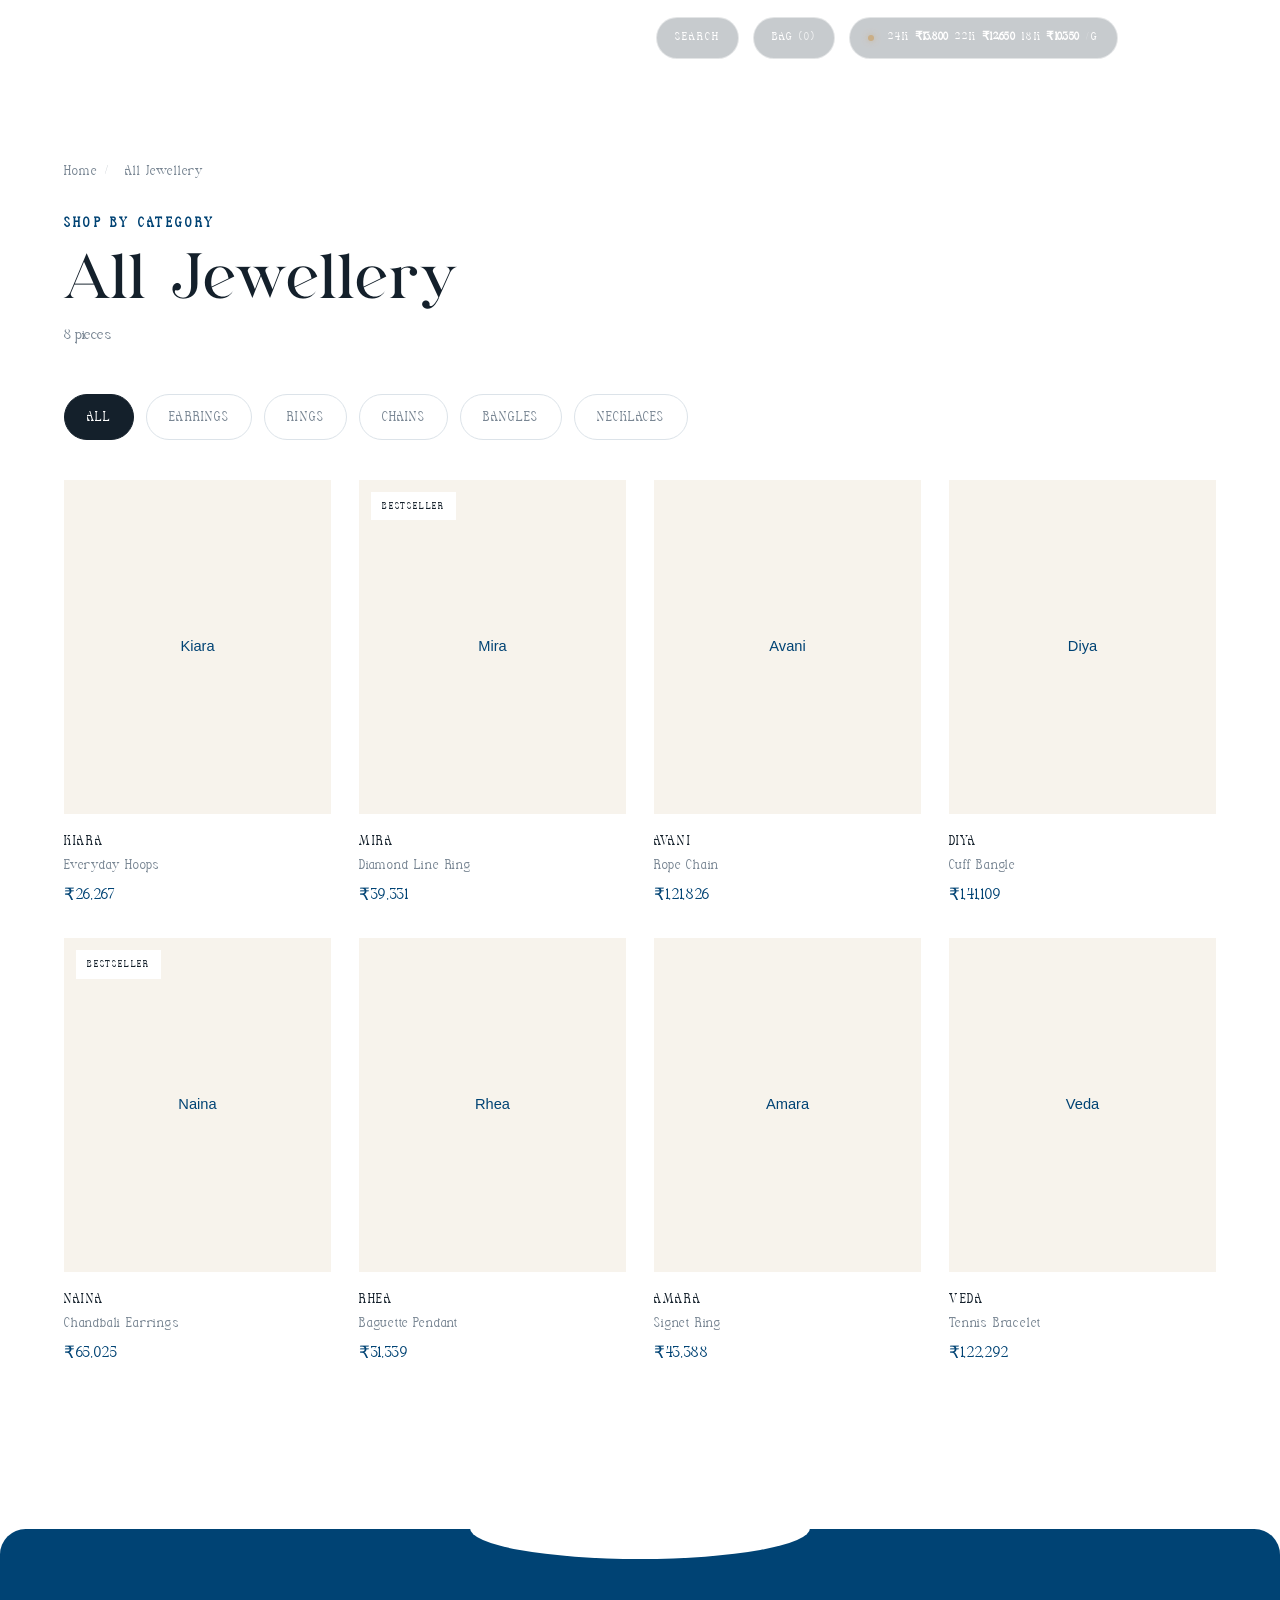
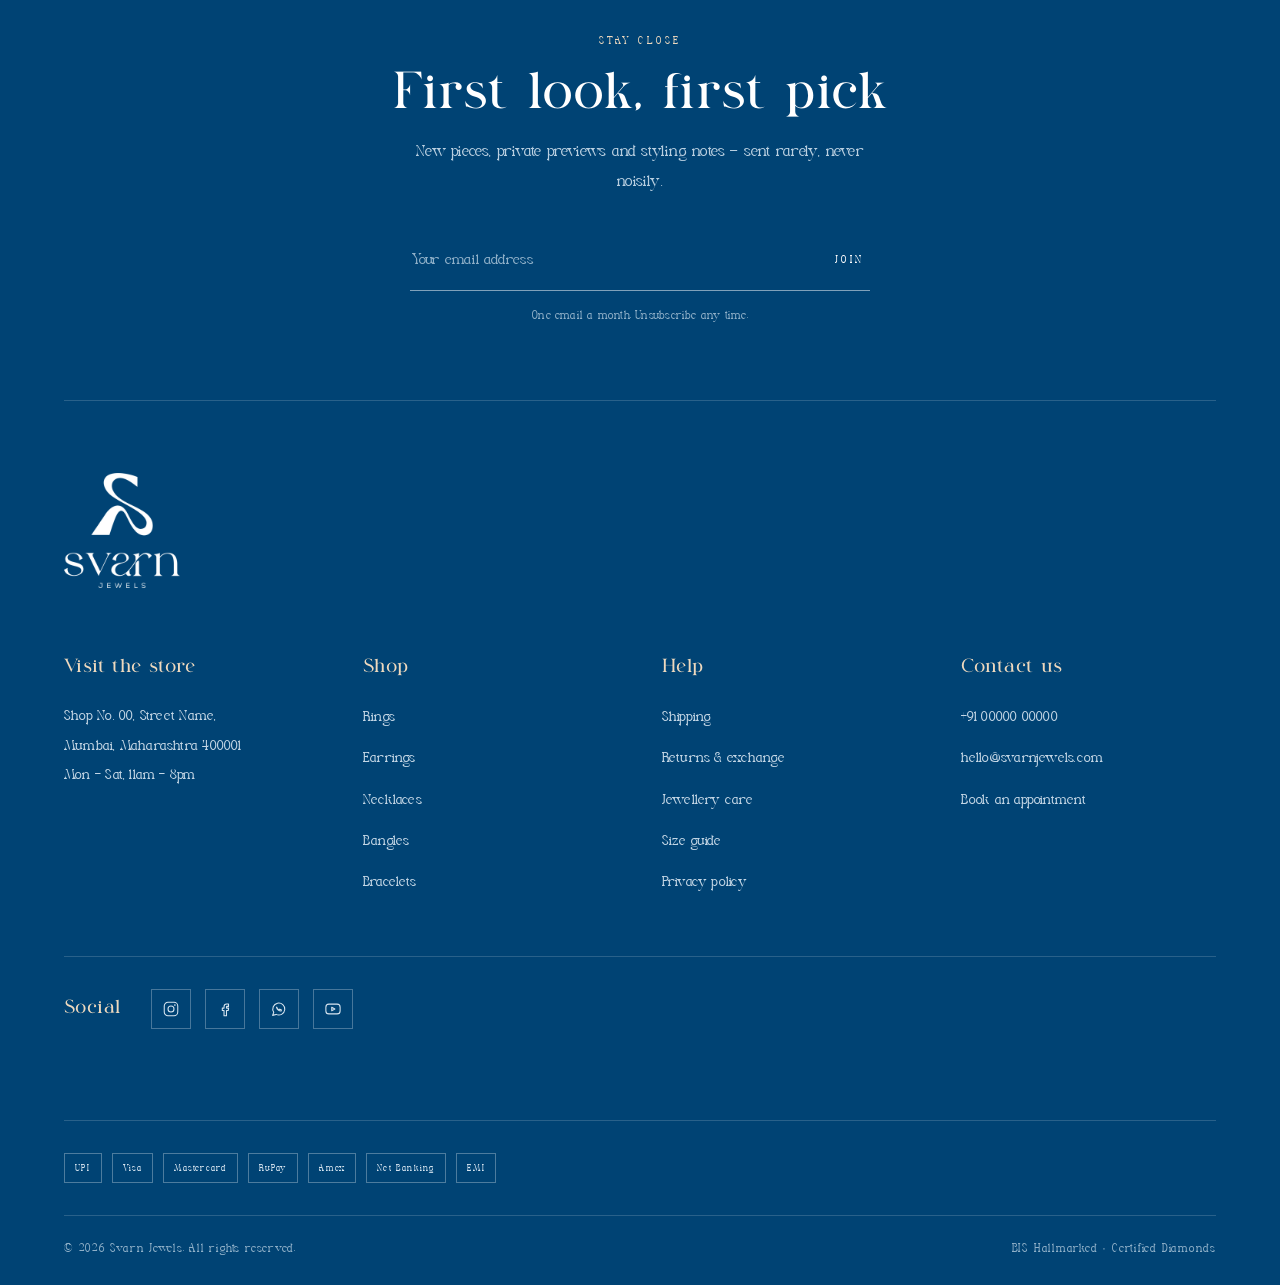
==== commit a17b968c: "Video loading screen, hide price breakdown on cards, fix category CTAs - Replace the animated logo p" ====
--- a/category.html
+++ b/category.html
@@ -1098,7 +1098,6 @@
         <h3>${p.n}</h3>
         <div class="meta">${p.t}</div>
         <div class="price">${fmt(c.total)}</div>
-        <div class="price-note">${p.purity}K · ${p.w}g gold + ${p.making}% making${c.stone ? ' + stones' : ''} + GST</div>
       </a>
     </div>`;
   }
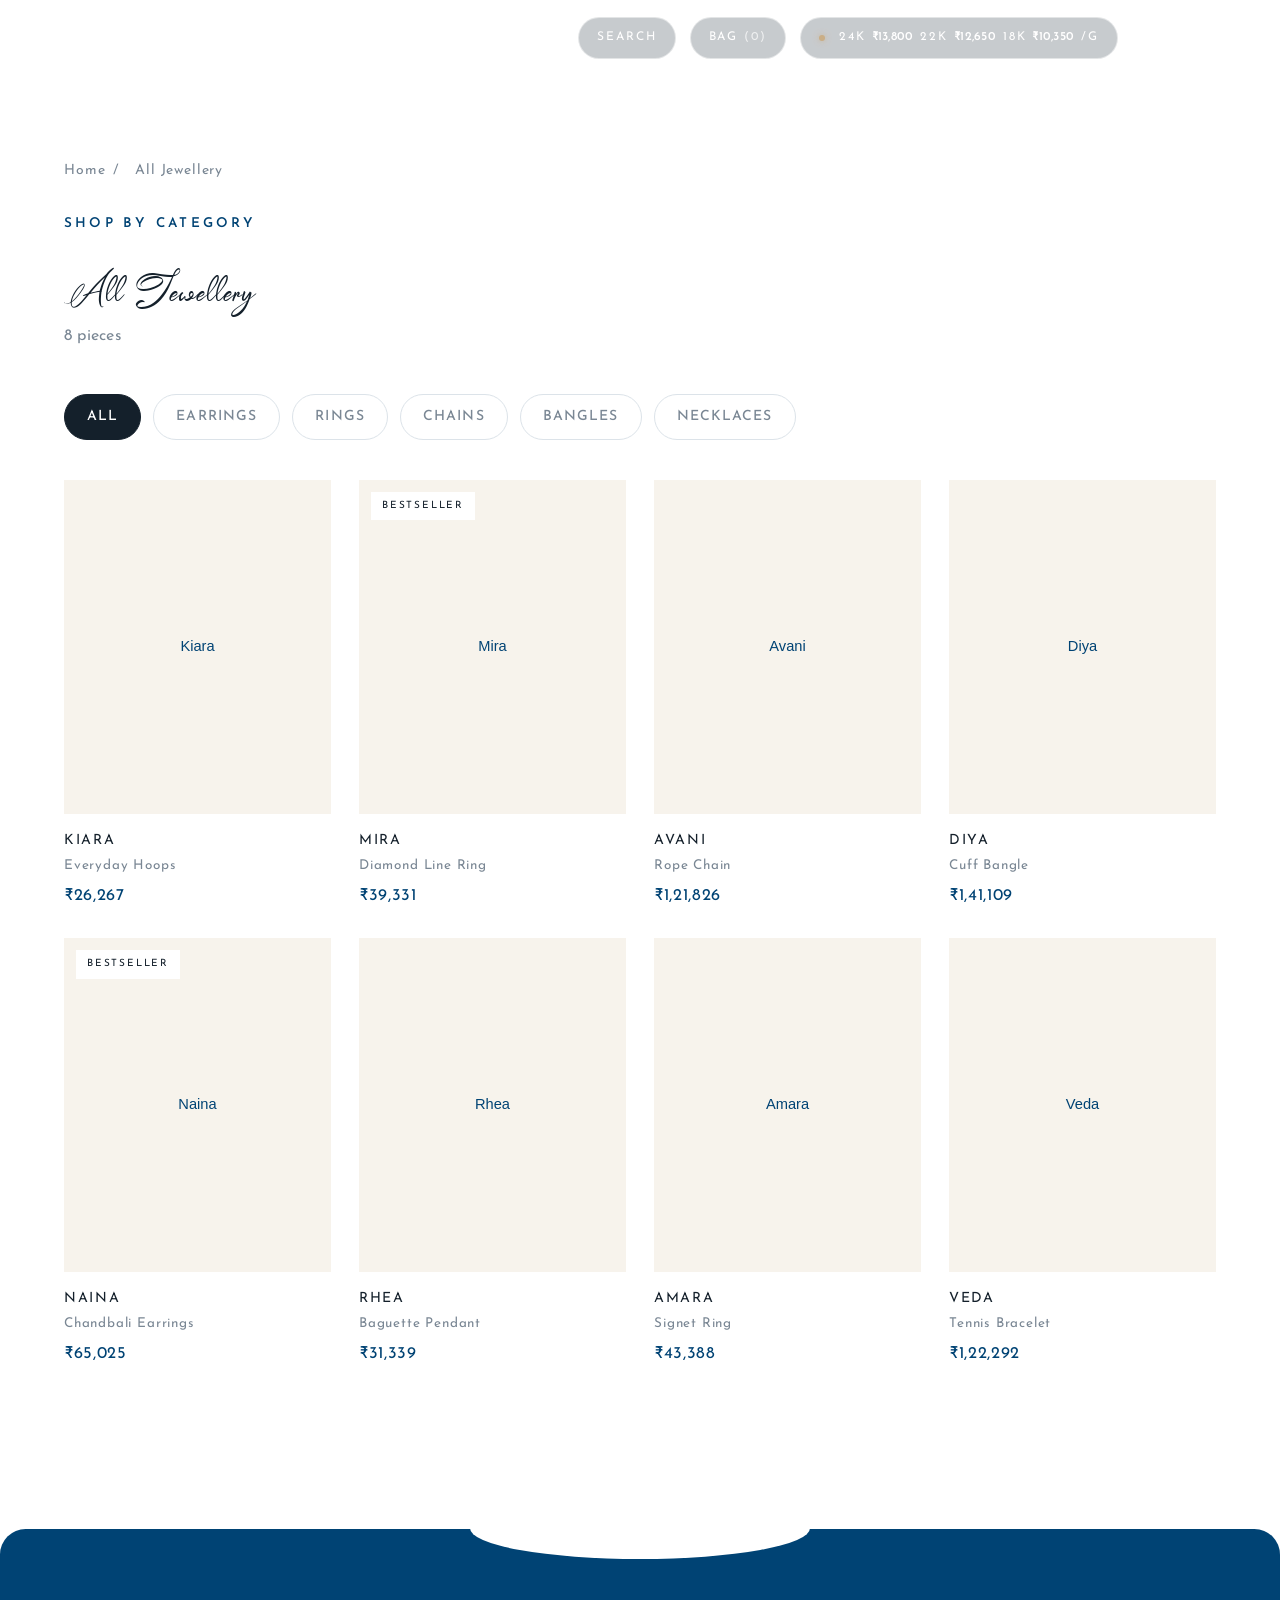
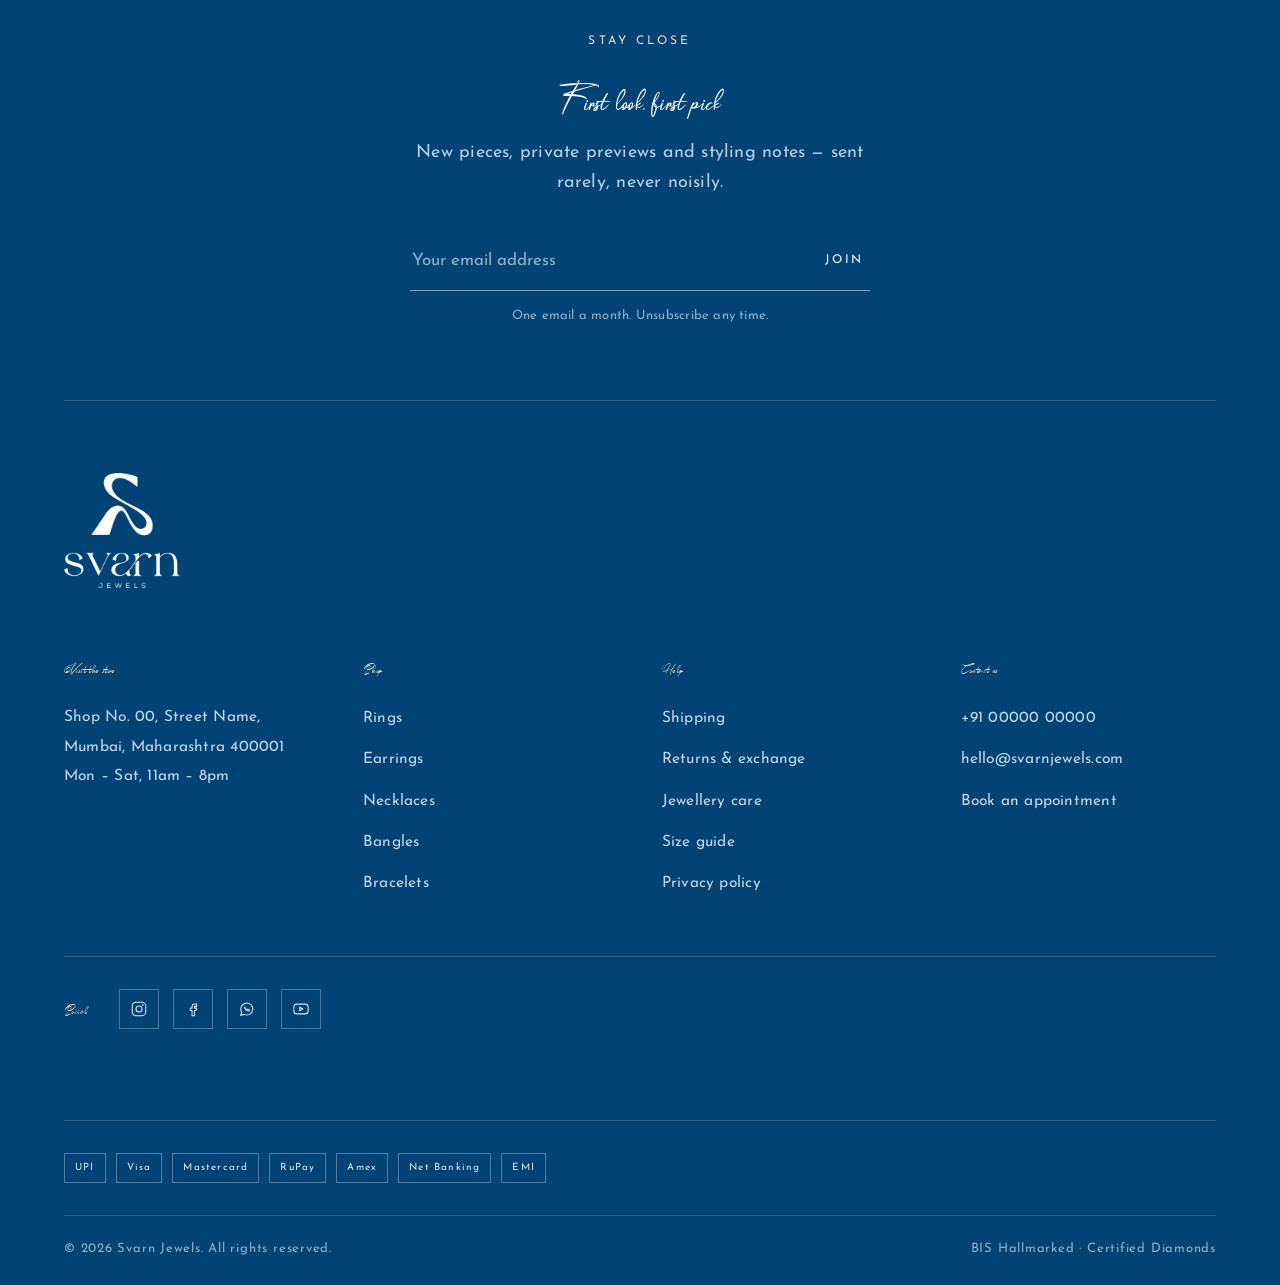
==== commit b29c4775: "Full-screen loading video, Josefin Sans body, Esmetralda headings - Loading video now covers the ful" ====
--- a/category.html
+++ b/category.html
@@ -7,7 +7,7 @@
 <meta name="description" content="Svarn Jewels — hand-finished gold and diamond jewellery, designed to be worn every day.">
 <link rel="preconnect" href="https://fonts.googleapis.com">
 <link rel="preconnect" href="https://fonts.gstatic.com" crossorigin>
-<link href="https://fonts.googleapis.com/css2?family=Cormorant+Garamond:ital,wght@0,300;0,400;0,500;1,300&family=Jost:wght@300;400;500;700&display=swap" rel="stylesheet">
+<link href="https://fonts.googleapis.com/css2?family=Cormorant+Garamond:ital,wght@0,300;0,400;0,500;1,300&family=Josefin+Sans:wght@300;400;500;600;700&display=swap" rel="stylesheet">
 <link rel="stylesheet" href="duo/duo.css">
 <style>
 /* ============================================================
@@ -16,13 +16,9 @@
    Swap any of them for your own path, e.g. 'images/hero.jpg'
    ============================================================ */
 @font-face{
-  font-family:'Acne';
-  src:url([data-uri]) format('woff2');
-  font-weight:400;font-style:normal;font-display:swap;
-}
-@font-face{
-  font-family:'Randa';
-  src:url([data-uri]) format('woff');
+  font-family:'Esmetralda';
+  src:url('duo/fonts/esmetralda-webfont.woff2') format('woff2'),
+      url('duo/fonts/esmetralda-webfont.woff') format('woff');
   font-weight:400;font-style:normal;font-display:swap;
 }
 :root{
@@ -37,8 +33,8 @@
   --stone:#7A8794;
   --line:#DCE3E9;
 
-  --display:'Randa','Cormorant Garamond', Georgia, serif;
-  --sans:'Acne','Jost', -apple-system, Helvetica, sans-serif;
+  --display:'Esmetralda','Cormorant Garamond', Georgia, serif;
+  --sans:'Josefin Sans', -apple-system, Helvetica, sans-serif;
 
   --pad:clamp(20px, 5vw, 72px);
   --header-h:76px;
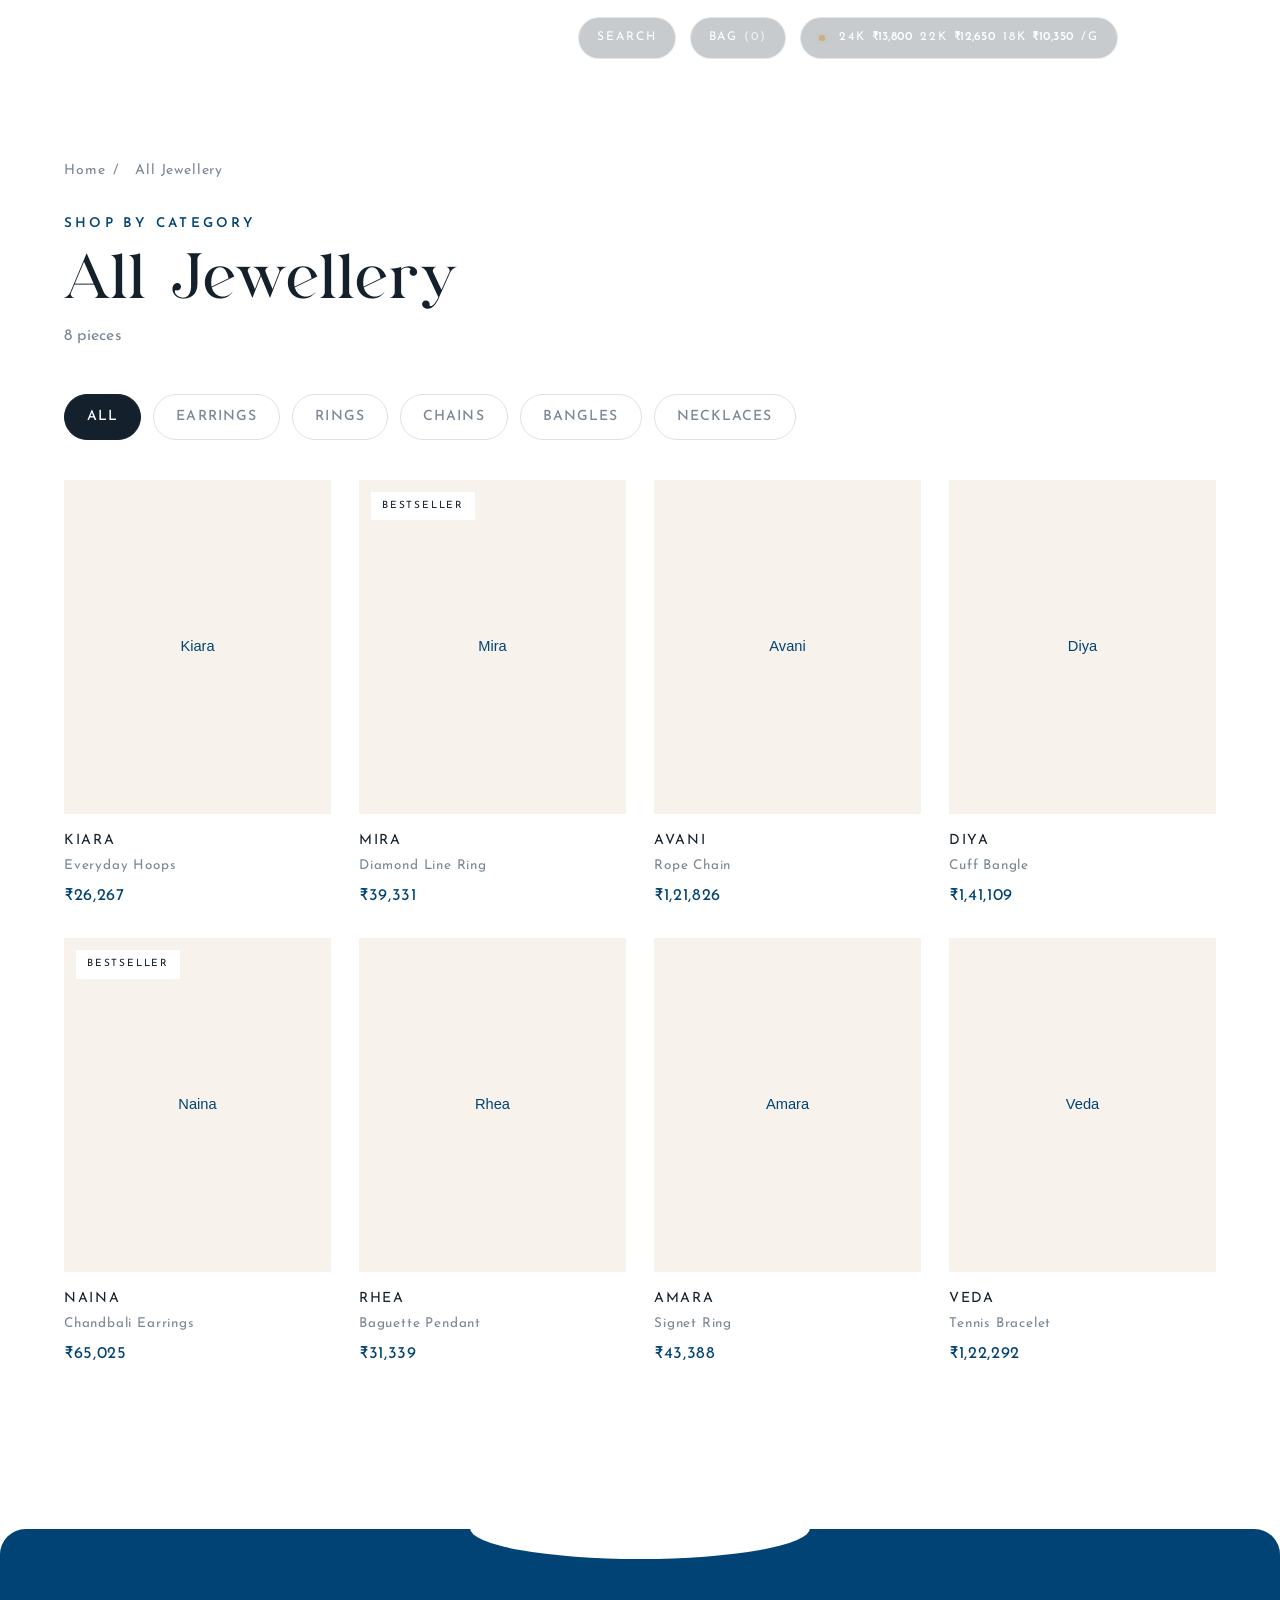
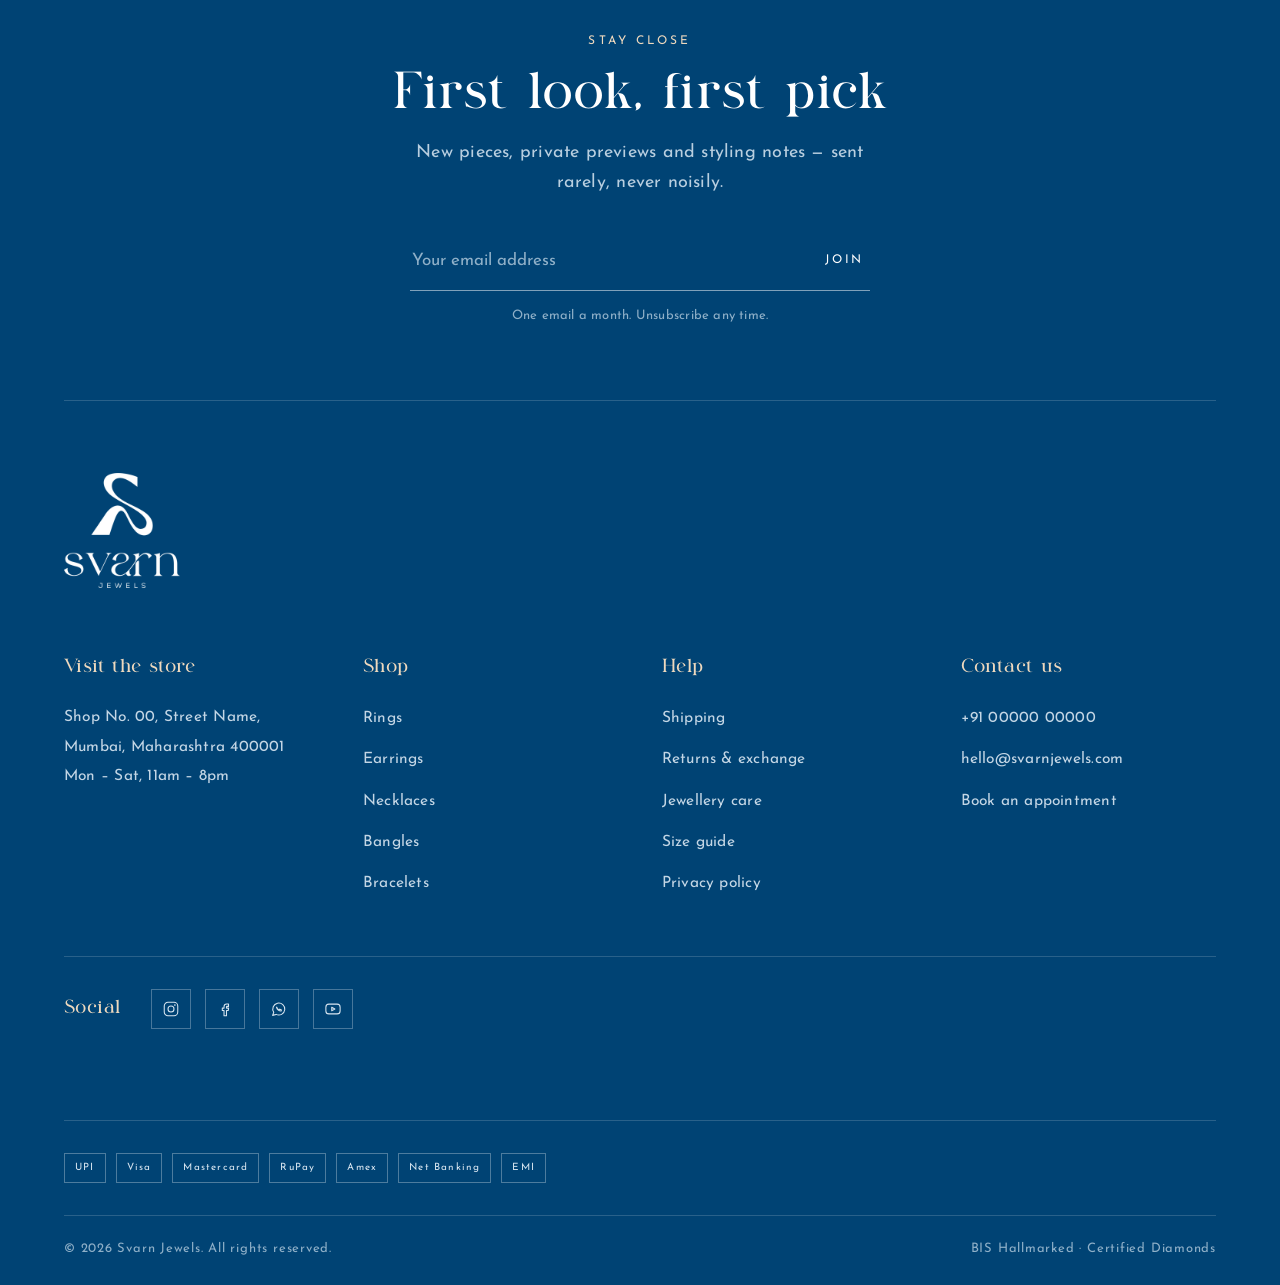
==== commit 92c5dffd: "Restore Randa as heading font, keep Josefin Sans for body only Reverting the Esmetralda heading swap" ====
--- a/category.html
+++ b/category.html
@@ -16,9 +16,8 @@
    Swap any of them for your own path, e.g. 'images/hero.jpg'
    ============================================================ */
 @font-face{
-  font-family:'Esmetralda';
-  src:url('duo/fonts/esmetralda-webfont.woff2') format('woff2'),
-      url('duo/fonts/esmetralda-webfont.woff') format('woff');
+  font-family:'Randa';
+  src:url([data-uri]) format('woff');
   font-weight:400;font-style:normal;font-display:swap;
 }
 :root{
@@ -33,7 +32,7 @@
   --stone:#7A8794;
   --line:#DCE3E9;
 
-  --display:'Esmetralda','Cormorant Garamond', Georgia, serif;
+  --display:'Randa','Cormorant Garamond', Georgia, serif;
   --sans:'Josefin Sans', -apple-system, Helvetica, sans-serif;
 
   --pad:clamp(20px, 5vw, 72px);
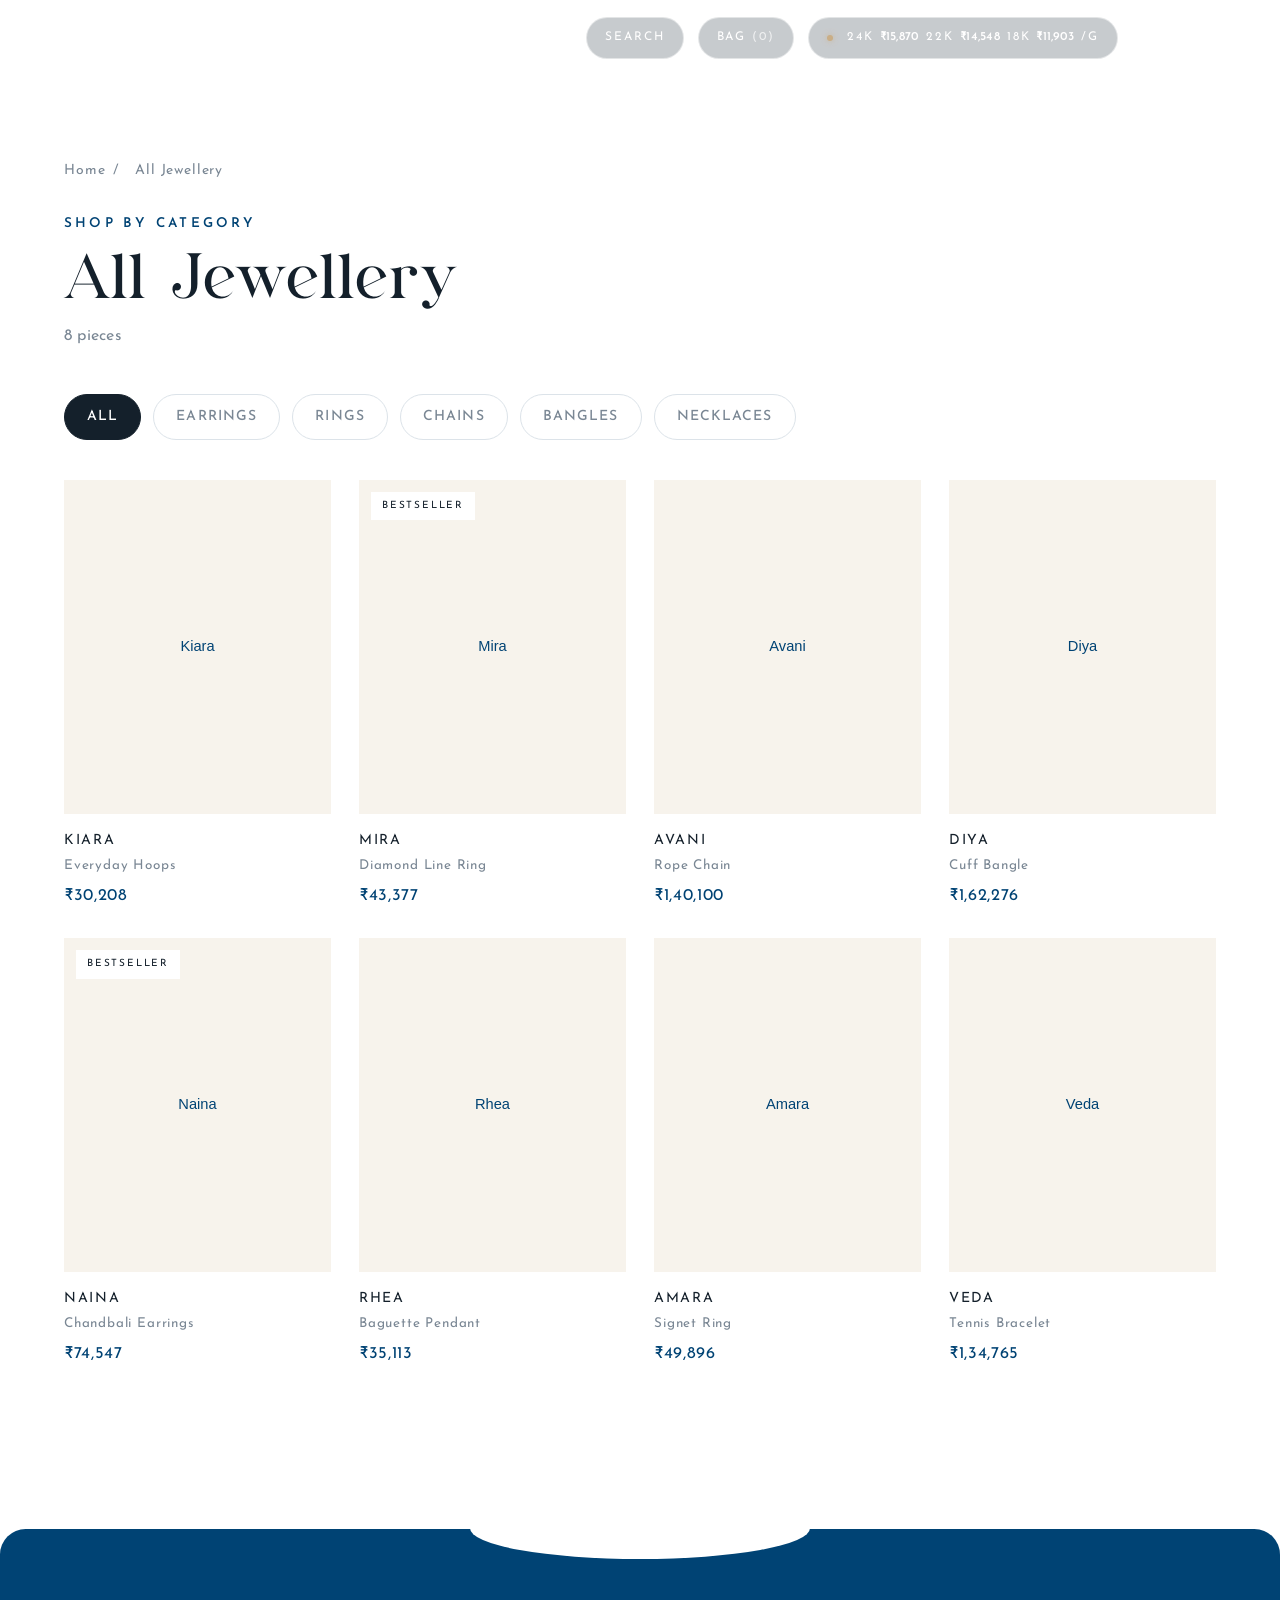
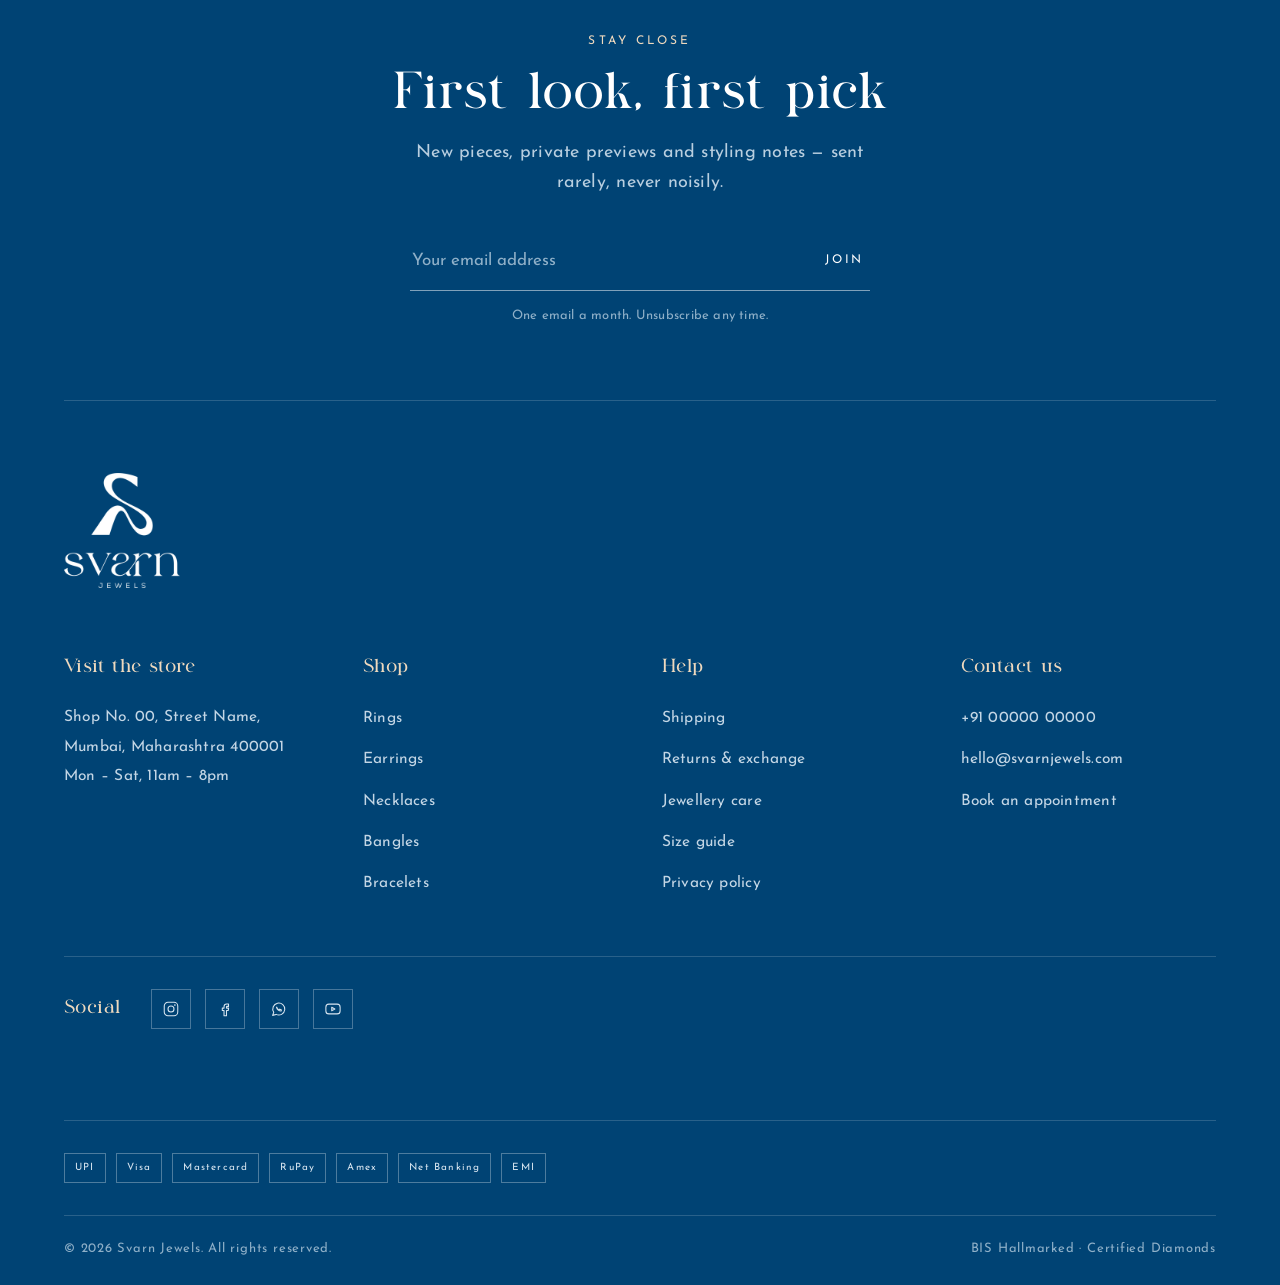
==== commit b1fe58e6: "Category tiles: show product shot by default, hover-swap to model shot Previously the thumb image on" ====
--- a/category.html
+++ b/category.html
@@ -867,6 +867,7 @@
   padding:0 var(--pad) clamp(70px,9vw,110px);
 }
 .cat-empty{padding:0 var(--pad) 120px;color:var(--stone);font-size:16.5px}
+.cat-empty a{color:var(--blue);text-decoration:underline;text-underline-offset:3px}
 .cat-loading{padding:0 var(--pad) 120px;color:var(--stone);font-size:15px}
 
 @media(max-width:1100px){.cat-grid{grid-template-columns:repeat(3,1fr)}}
@@ -1110,7 +1111,6 @@
   const shown = catName
     ? products.filter((p) => (p.category || '').toLowerCase() === catName.toLowerCase())
     : products;
-  const list = shown.length ? shown : products; // never show a hard-empty page
 
   const displayName = requested || 'All Jewellery';
   document.getElementById('pdpTitle').textContent = `${displayName} — Svarn Jewels`;
@@ -1118,7 +1118,7 @@
   heading.textContent = displayName;
   count.textContent = shown.length
     ? `${shown.length} piece${shown.length === 1 ? '' : 's'}`
-    : `No pieces in ${displayName} yet — showing the full collection`;
+    : `No pieces in ${displayName} yet`;
 
   const allCats = ['All', ...new Set(products.map((p) => p.category).filter(Boolean))];
   chips.innerHTML = allCats.map((c) => {
@@ -1127,8 +1127,17 @@
     return `<a class="cat-chip${active ? ' is-active' : ''}" href="${href}">${c}</a>`;
   }).join('');
 
-  grid.innerHTML = list.map((p) => productCard(p, rate)).join('');
-  grid.querySelectorAll('.rv').forEach((el) => el.classList.add('in'));
+  if (shown.length) {
+    grid.innerHTML = shown.map((p) => productCard(p, rate)).join('');
+    grid.querySelectorAll('.rv').forEach((el) => el.classList.add('in'));
+  } else {
+    // a requested category with nothing in it yet — show its own empty
+    // state instead of quietly falling back to unrelated products
+    grid.innerHTML = '';
+    grid.insertAdjacentHTML('afterend',
+      `<div class="cat-empty">No pieces in ${displayName} yet — check back soon, or explore
+       <a href="category">the full collection</a>.</div>`);
+  }
 })();
 /* ---------- DRAWERS ---------- */
 const scrim = document.getElementById('scrim');
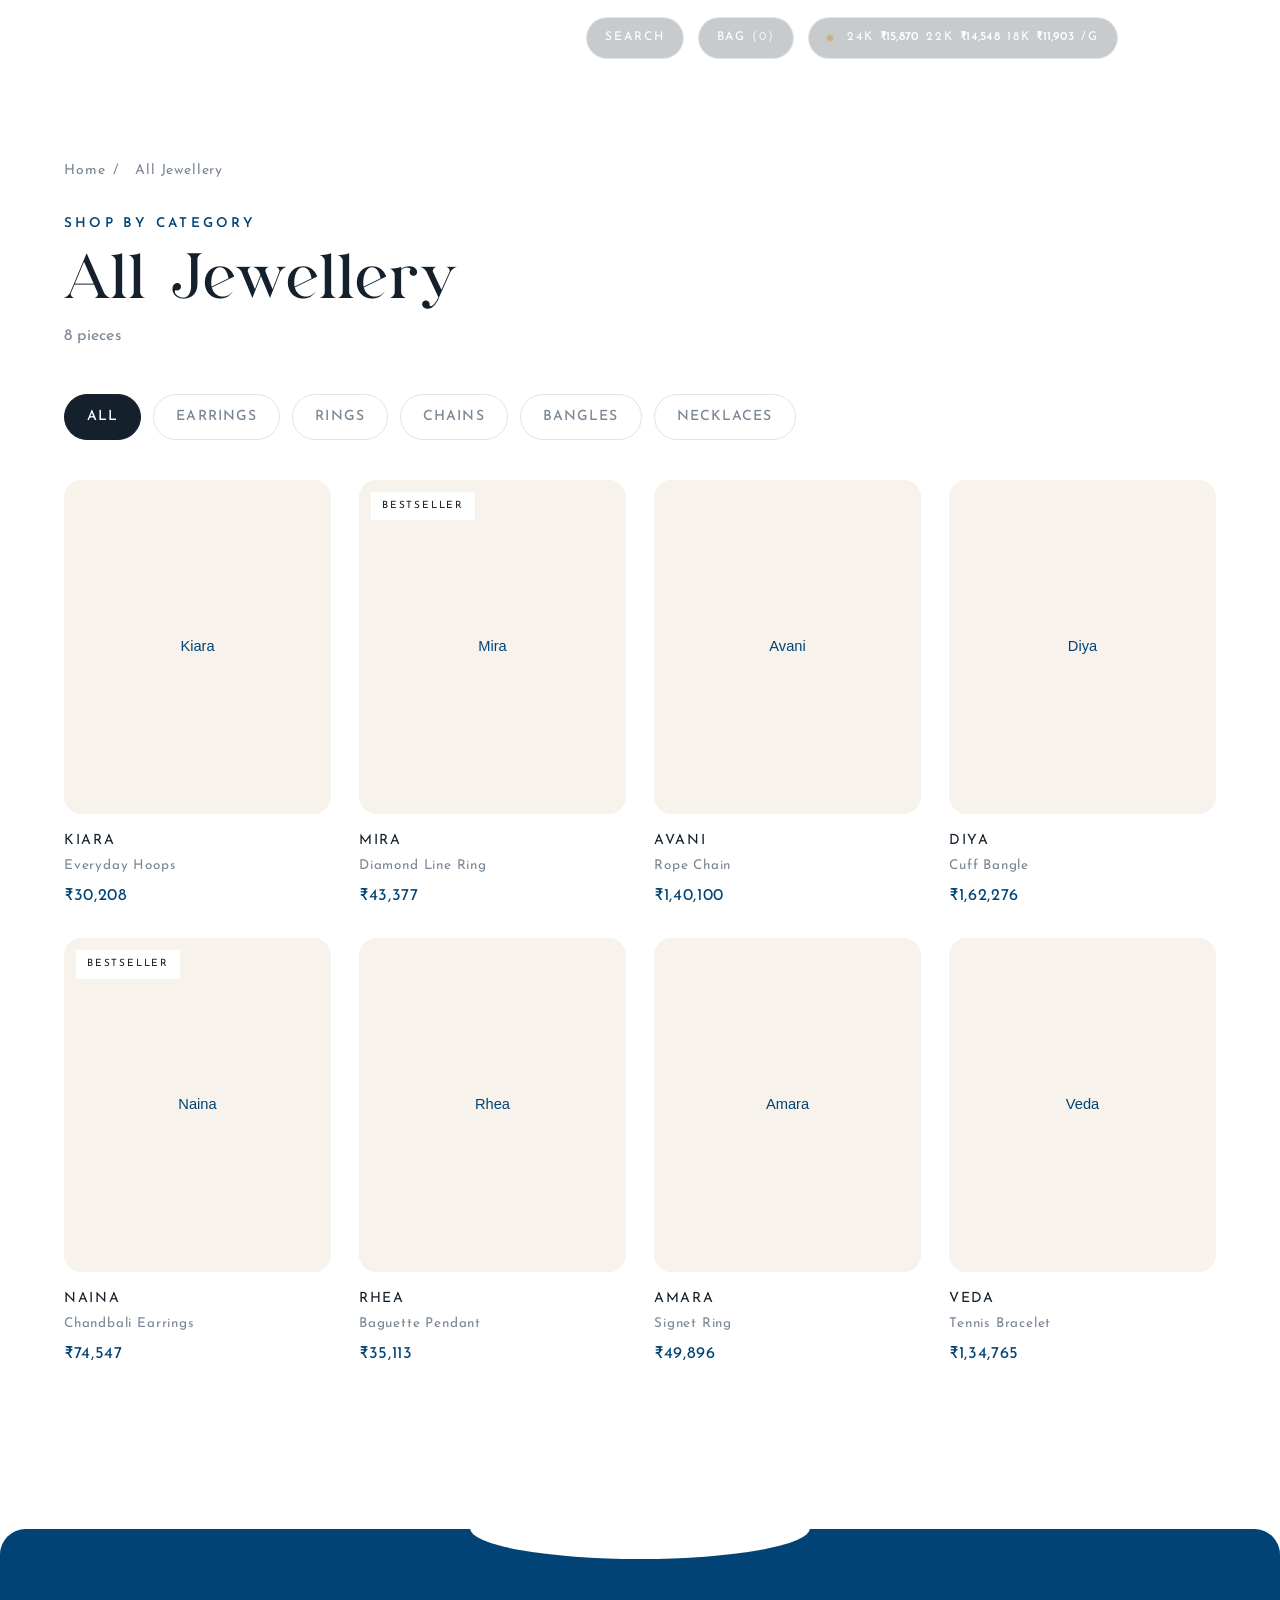
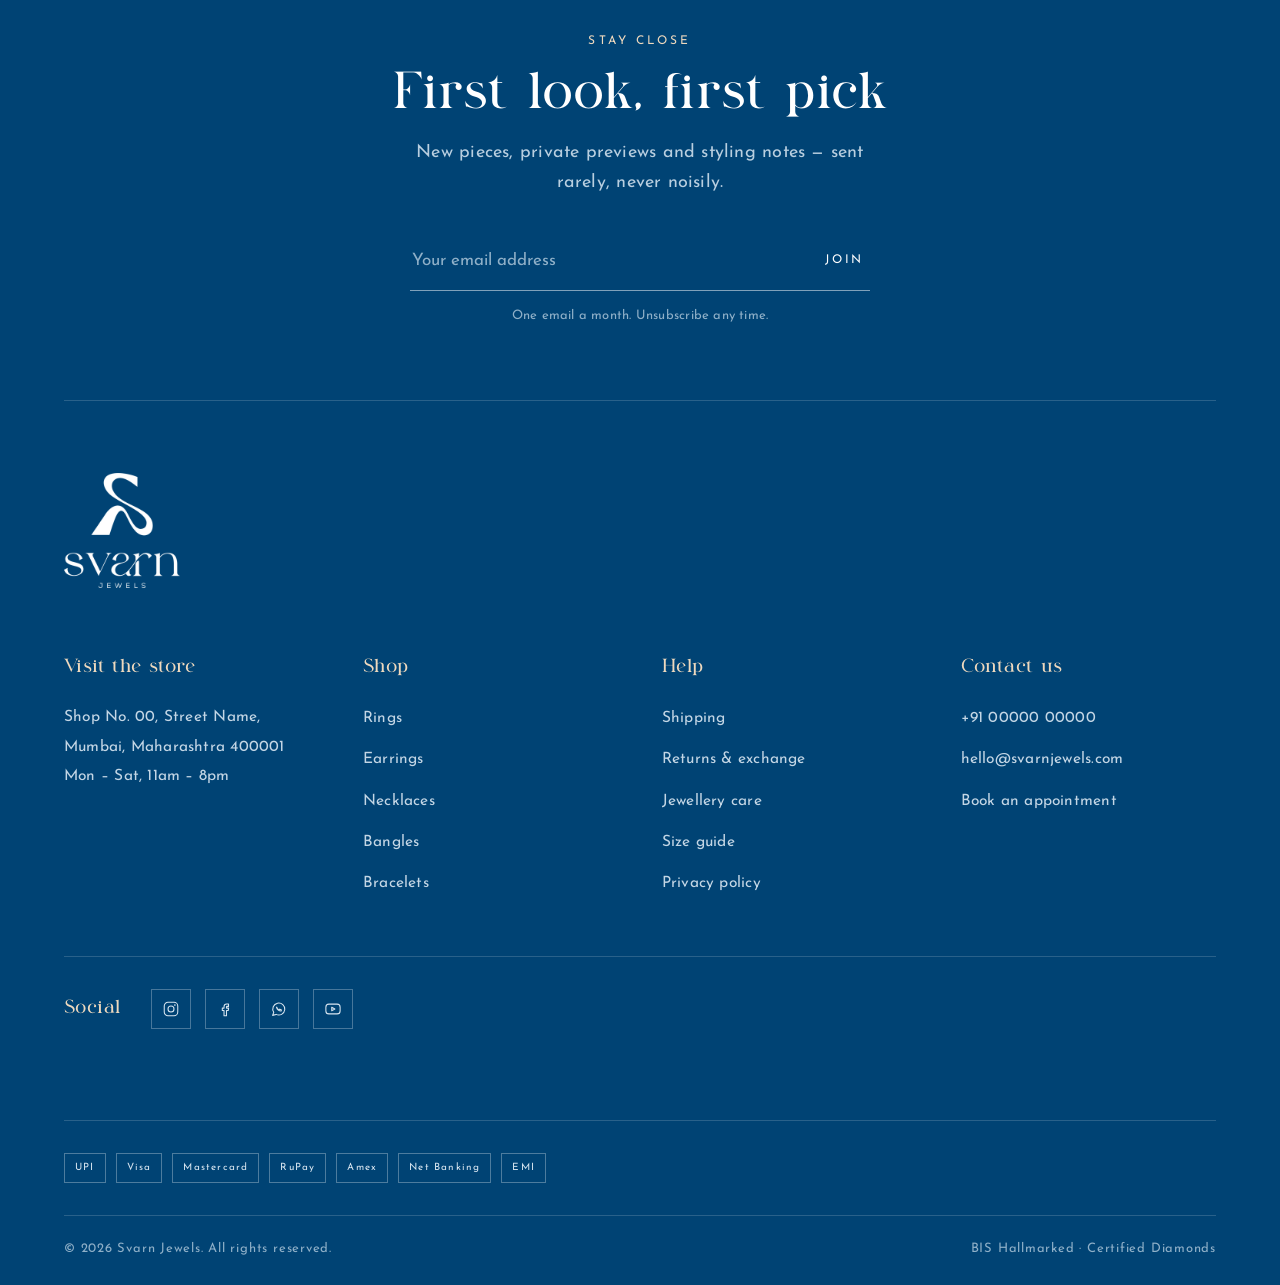
==== commit b51ac74b: "New arrivals photos, blue CTAs, mobile fixes, rounded corners, entry gate - New Arrivals now uses th" ====
--- a/category.html
+++ b/category.html
@@ -366,7 +366,7 @@
 }
 .card{display:block}
 .card-link{display:block}
-.card-img{position:relative;aspect-ratio:4/5;overflow:hidden;background:var(--sand)}
+.card-img{position:relative;aspect-ratio:4/5;overflow:hidden;background:var(--sand);border-radius:18px}
 .card-img img{position:absolute;inset:0;transition:opacity .7s ease, transform 1.2s ease}
 .card-img .alt{opacity:0}
 .card:hover .alt{opacity:1}
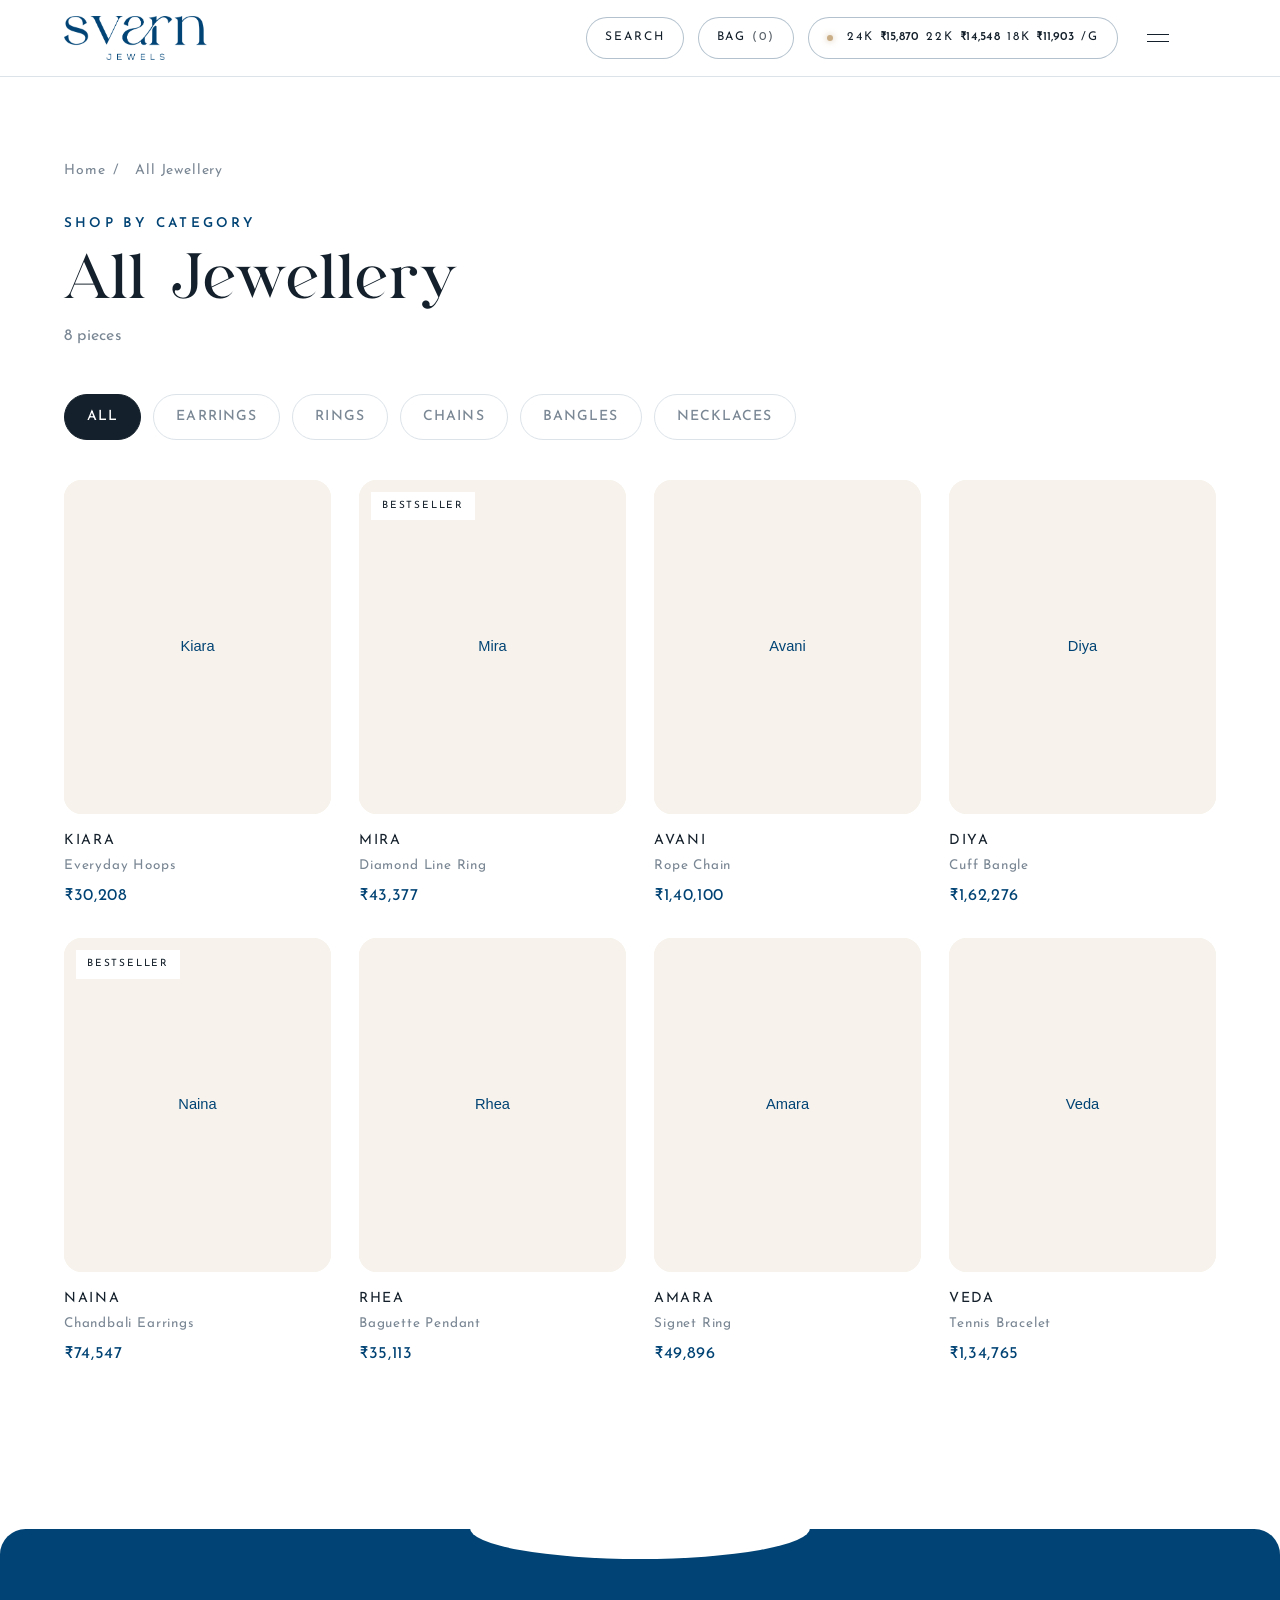
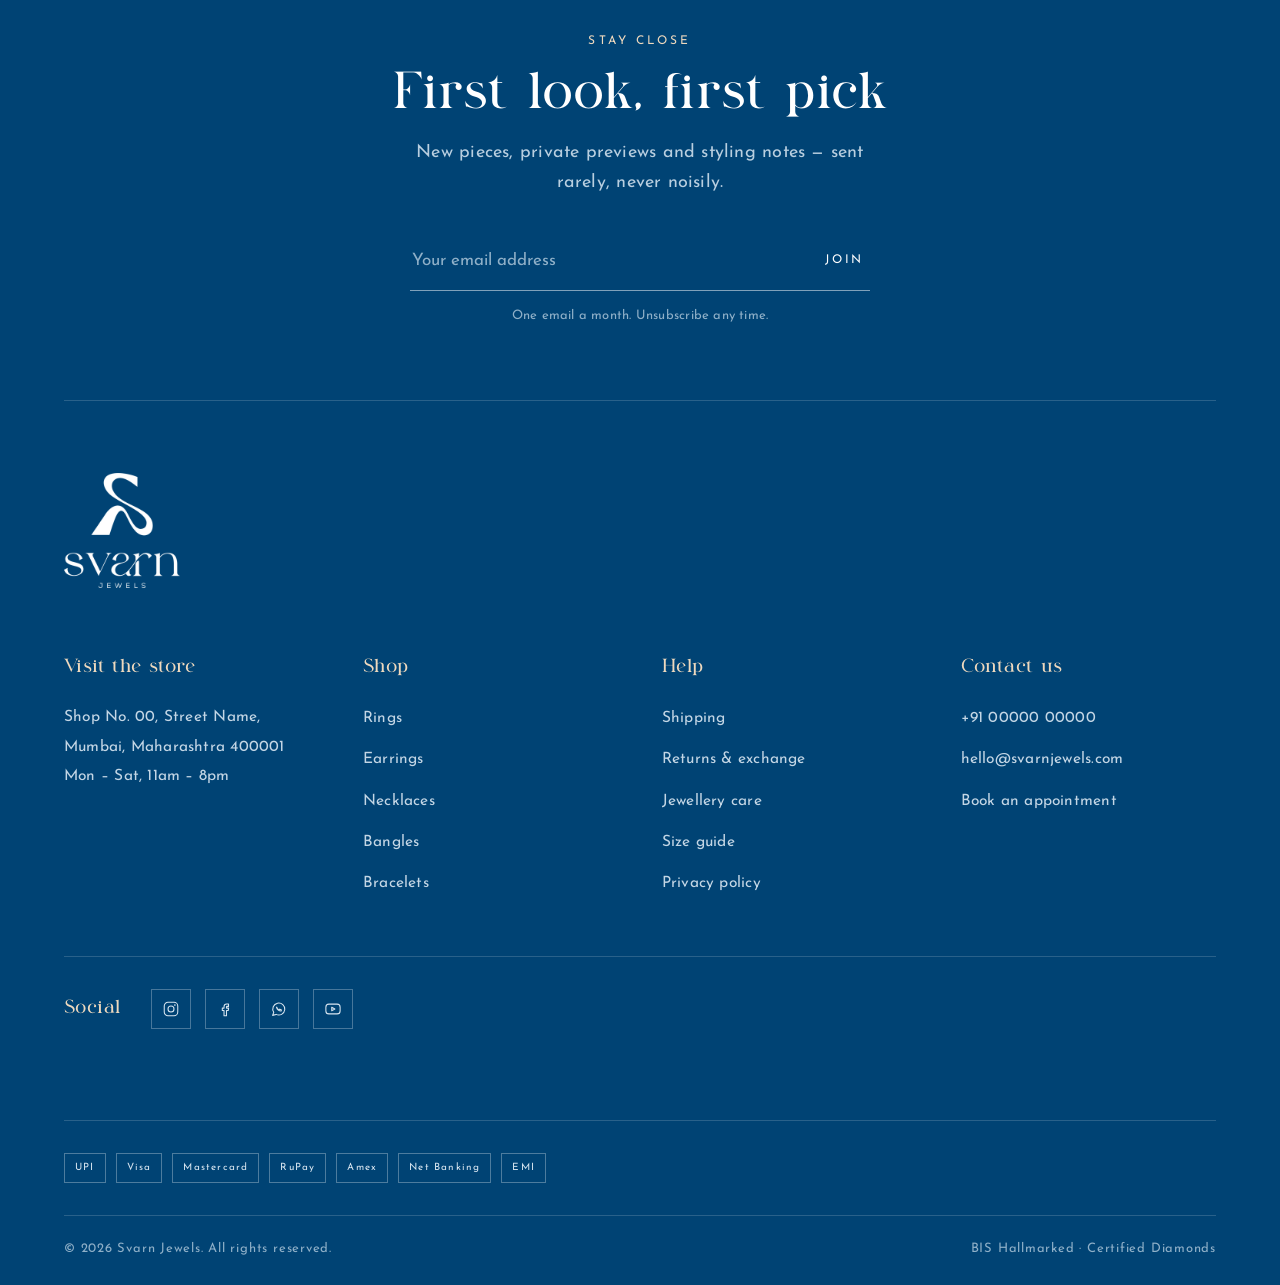
==== commit 7dec5400: "Fix invisible header logo on category and product pages Both pages default the logo to a white/inver" ====
--- a/category.html
+++ b/category.html
@@ -1324,14 +1324,22 @@
   }
 })();
 
-/* ---------- HEADER: transparent over the film, solid past it ---------- */
+/* ---------- HEADER: transparent over the film, solid past it ----------
+   this page has no dark full-bleed hero for the header to sit
+   transparently over (unlike the homepage's .vhero), so the logo (which
+   defaults to a white/inverted filter meant for a dark backdrop) would
+   be invisible against the plain page background — just keep it solid
+   from the start instead of chasing a hero element that doesn't exist */
 const headerEl = document.querySelector('.header');
 const heroEl = document.querySelector('.vhero');
-const onScroll = () => headerEl.classList.toggle('solid',
-  window.scrollY > (heroEl ? heroEl.offsetHeight - 90 : 40));
-window.addEventListener('scroll', onScroll, {passive:true});
-window.addEventListener('resize', onScroll);
-onScroll();
+if (heroEl) {
+  const onScroll = () => headerEl.classList.toggle('solid', window.scrollY > heroEl.offsetHeight - 90);
+  window.addEventListener('scroll', onScroll, {passive:true});
+  window.addEventListener('resize', onScroll);
+  onScroll();
+} else {
+  headerEl.classList.add('solid');
+}
 
 /* ---------- SCROLL REVEAL ---------- */
 const io = new IntersectionObserver(es => es.forEach(e => {
